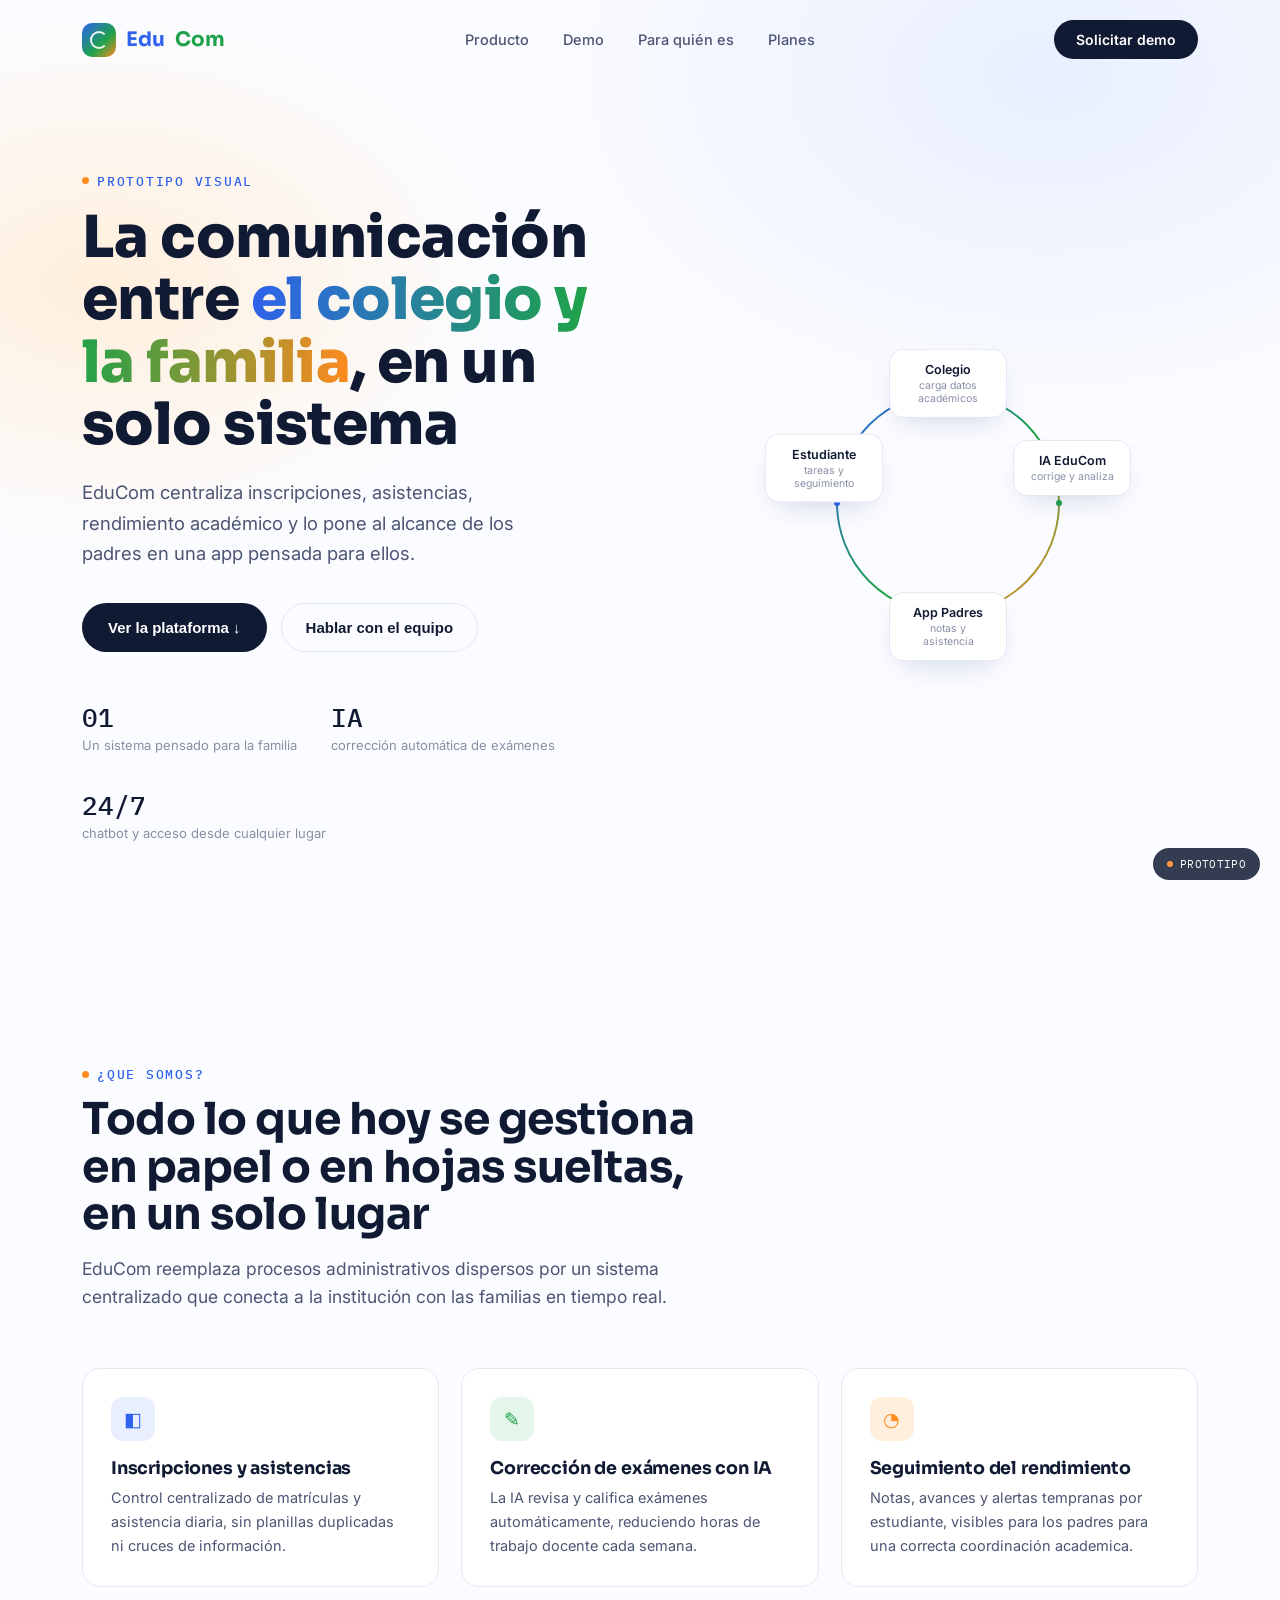
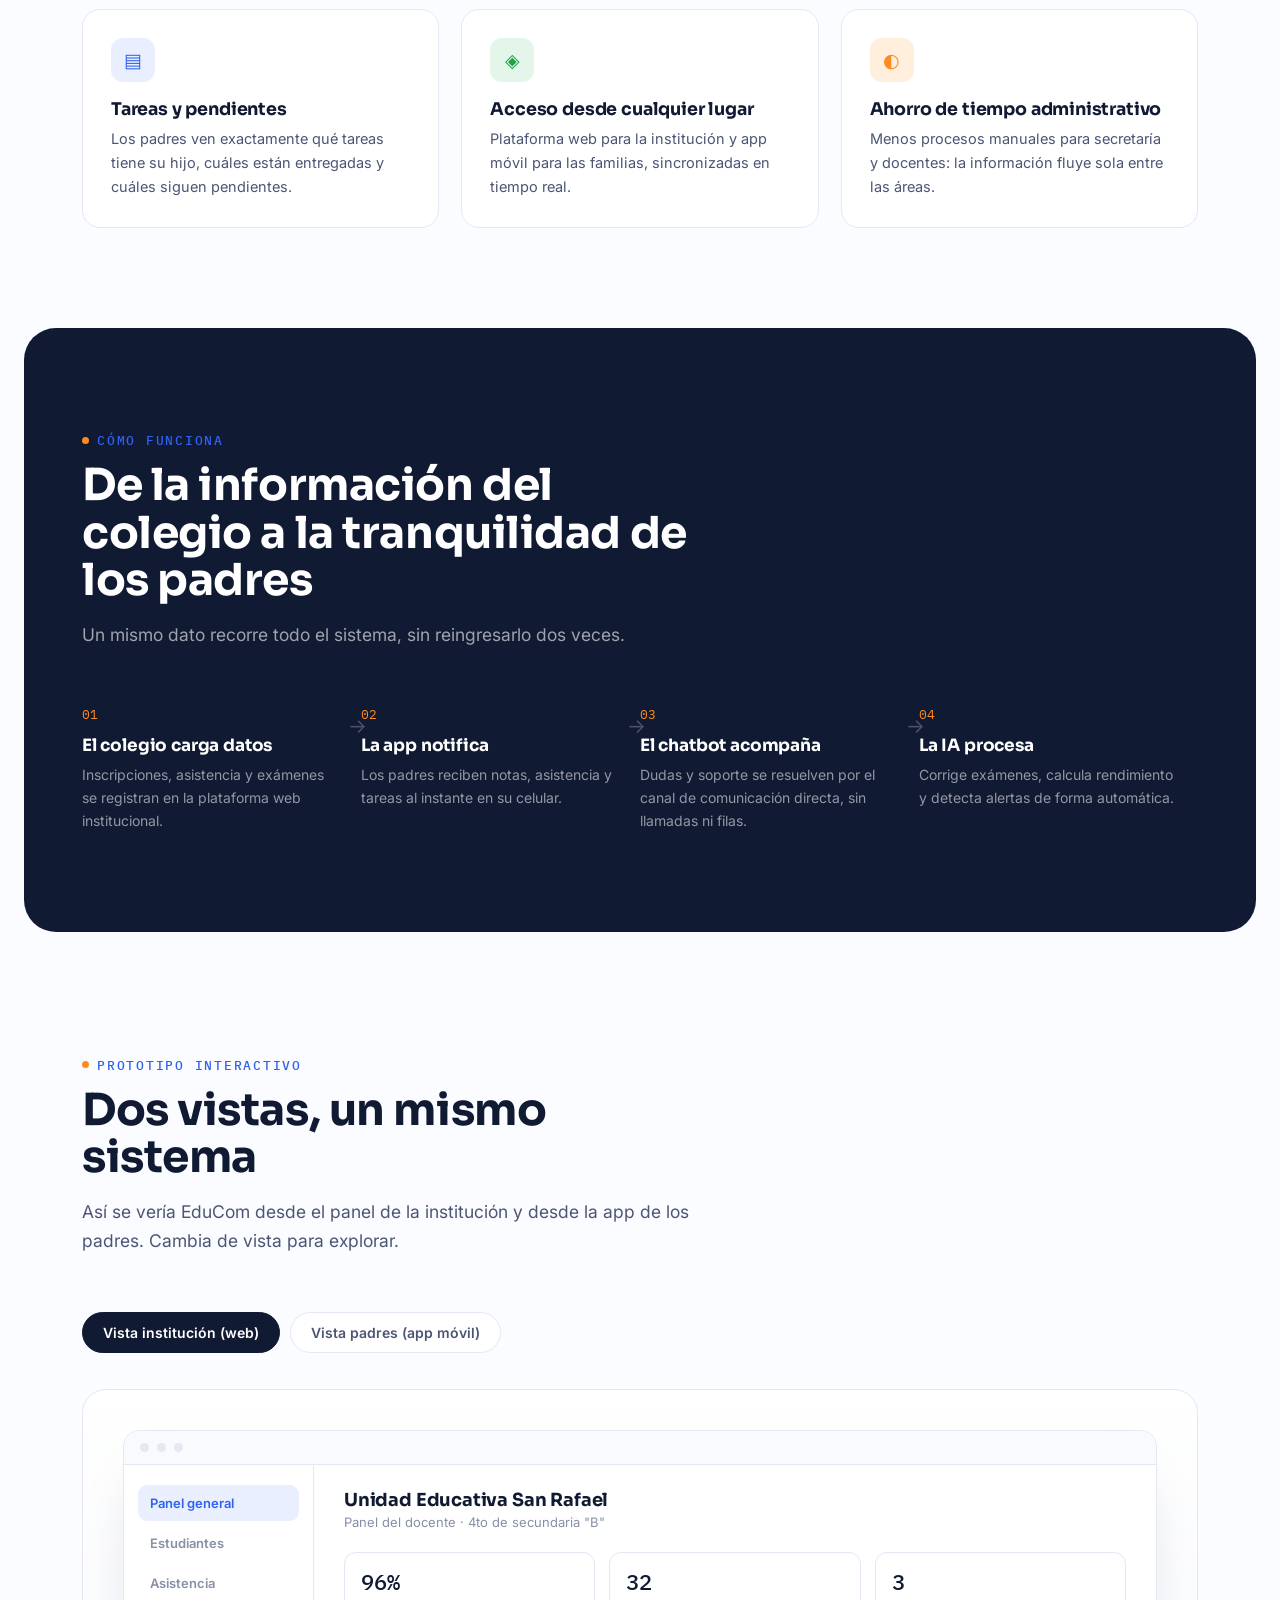
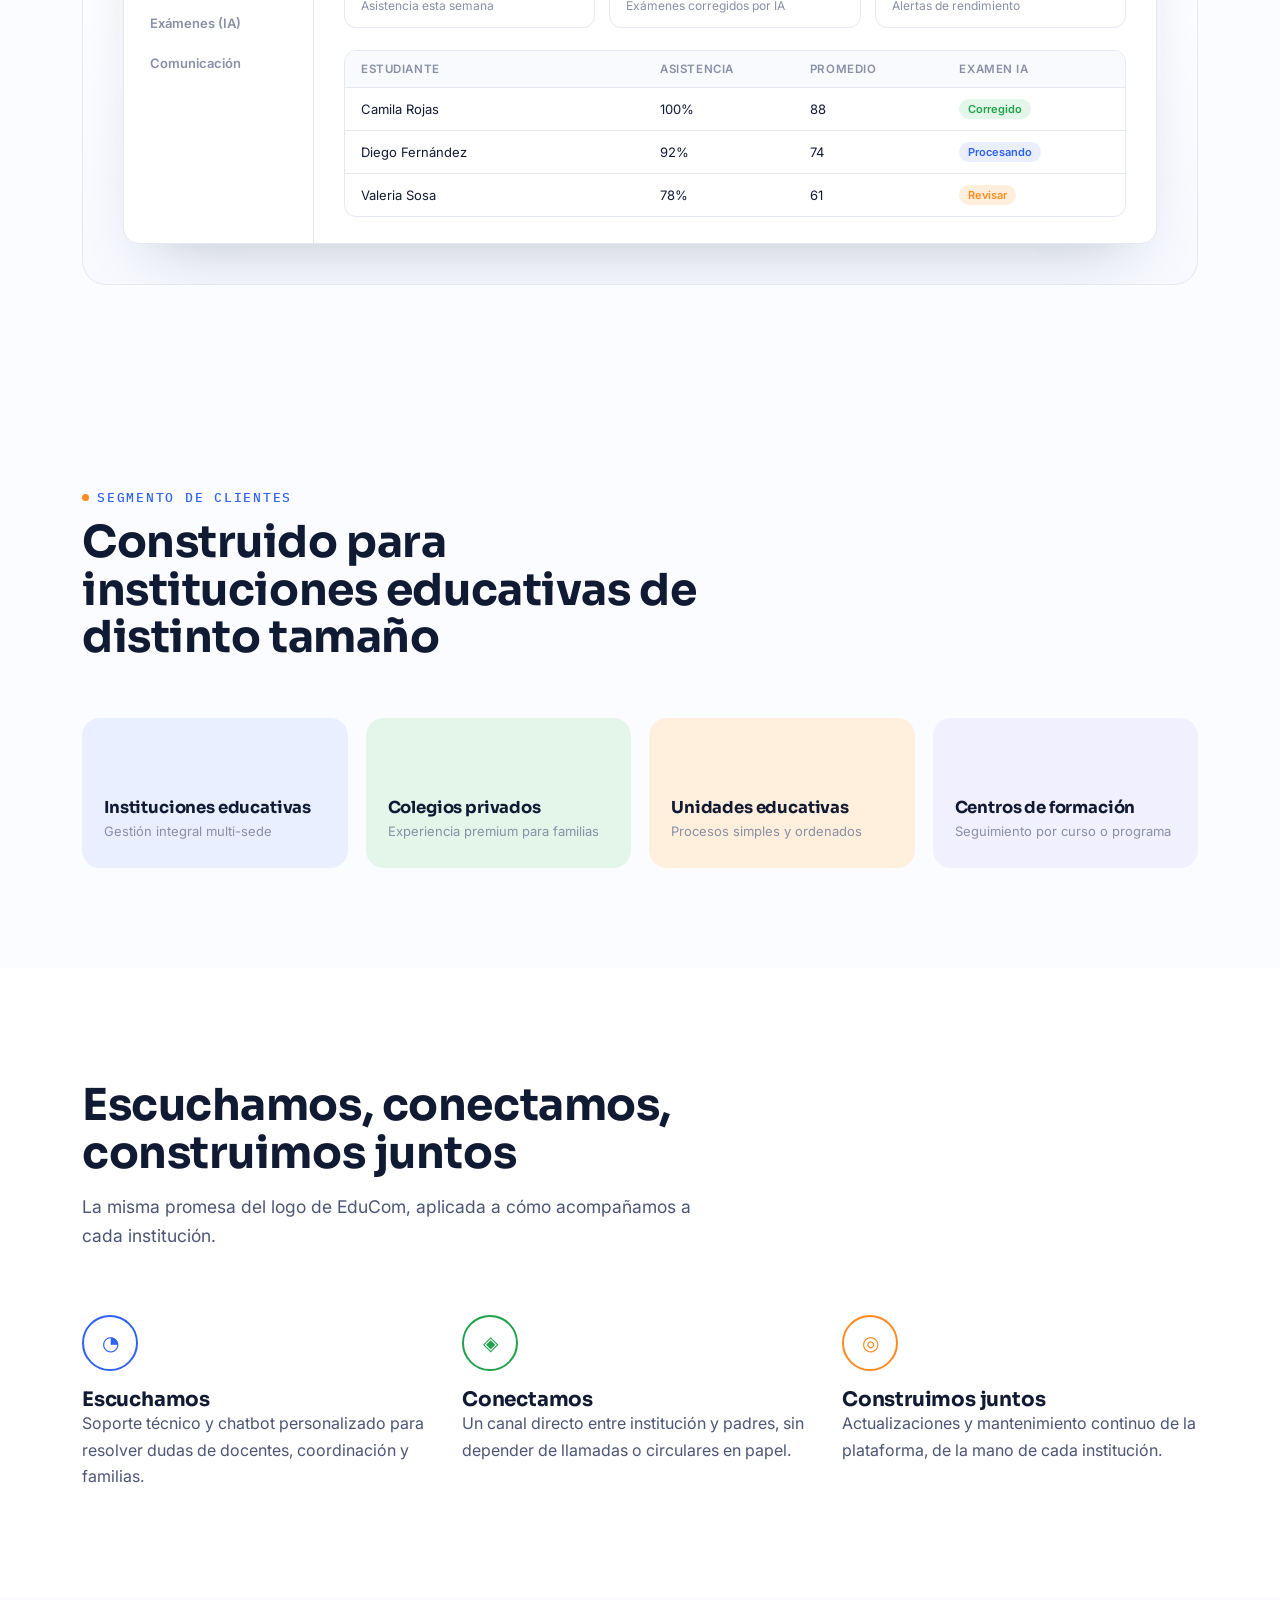
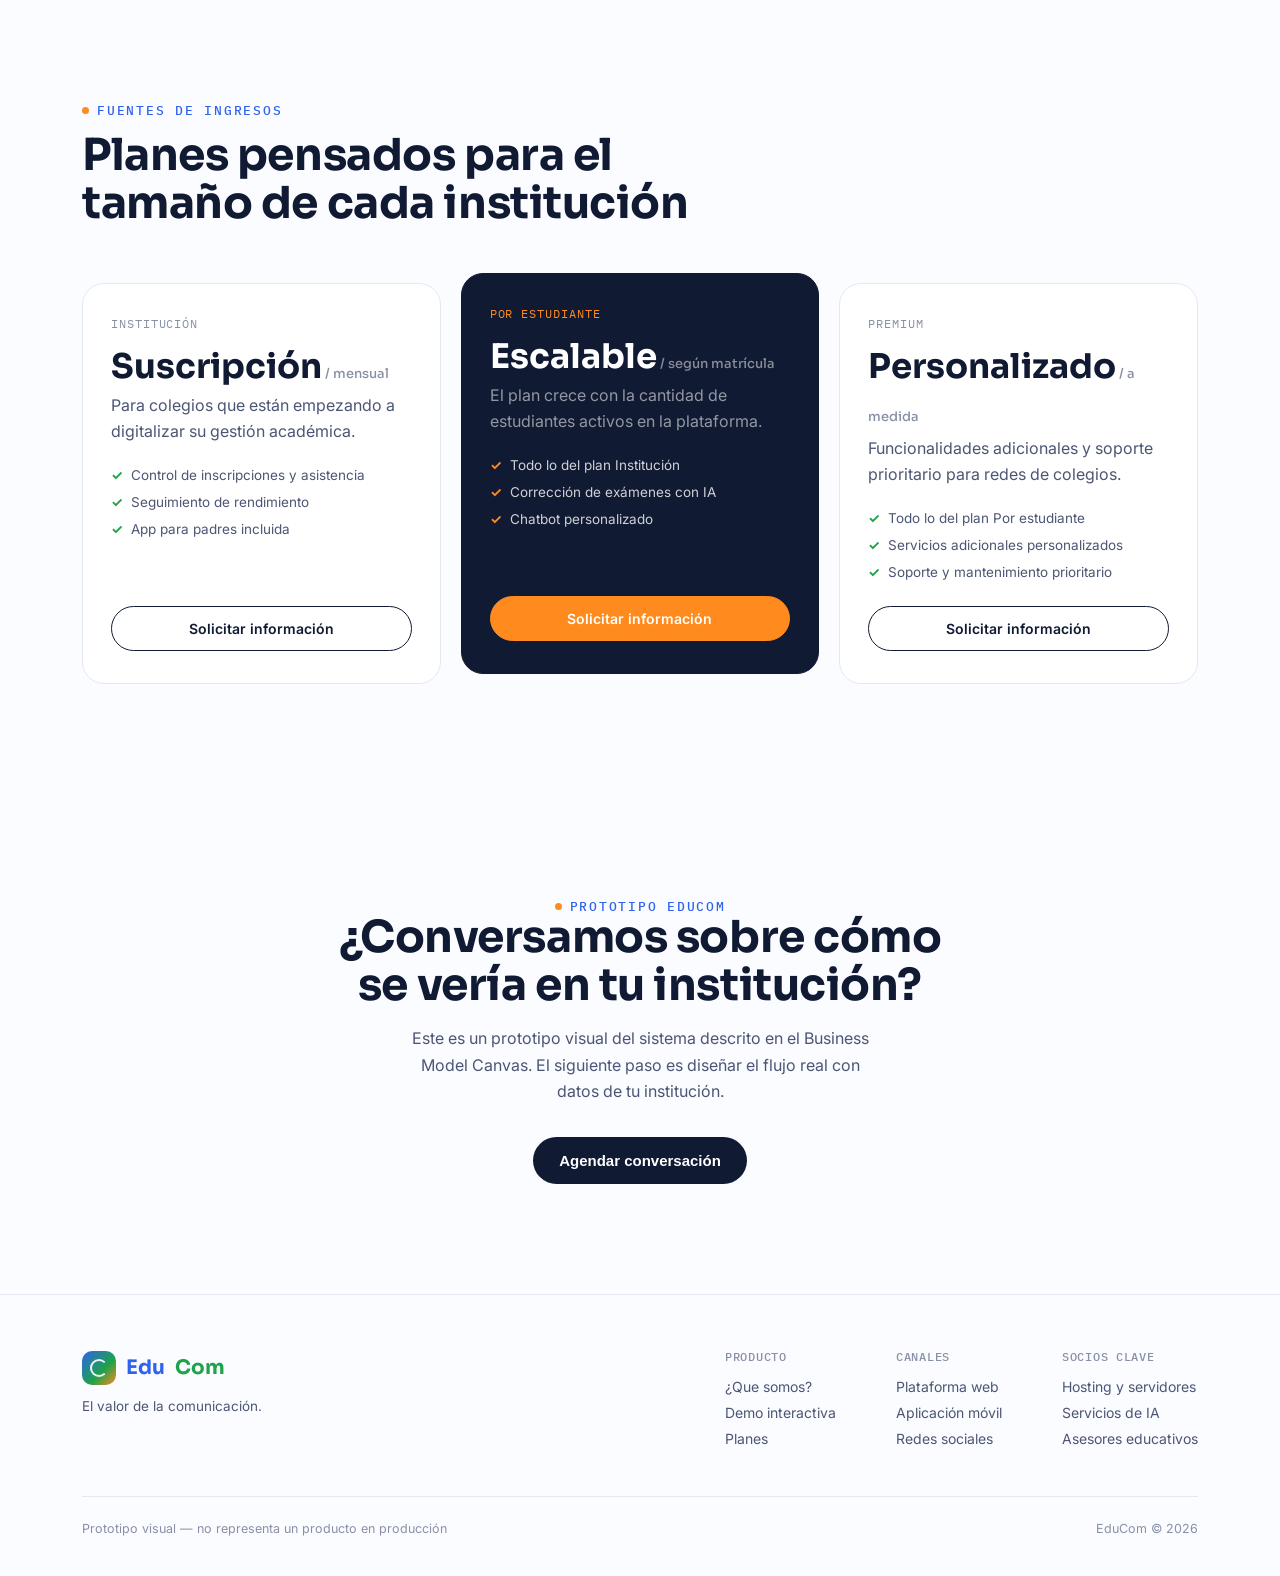
==== index.html @ 596be8c4 "Primer comentario" ====
<!DOCTYPE html>
<html lang="es">
<head>
<meta charset="UTF-8">
<meta name="viewport" content="width=device-width, initial-scale=1.0">
<title>EduCom — El valor de la comunicación</title>
<link rel="preconnect" href="https://fonts.googleapis.com">
<link rel="preconnect" href="https://fonts.gstatic.com" crossorigin>
<link href="https://fonts.googleapis.com/css2?family=Sora:wght@400;500;600;700;800&family=Inter:wght@400;500;600;700&family=IBM+Plex+Mono:wght@400;500&display=swap" rel="stylesheet">
<link rel="stylesheet" href="style.css">
</head>
<body>

<header id="header">
  <nav class="wrap">
    <div class="brand"><span class="brand-mark"></span><span class="edu">Edu</span><span class="com">Com</span></div>
    <div class="navlinks">
      <a href="#producto">Producto</a>
      <a href="#demo">Demo</a>
      <a href="#segmentos">Para quién es</a>
      <a href="#planes">Planes</a>
    </div>
    <a href="#planes" class="nav-cta">Solicitar demo</a>
  </nav>
</header>

<section class="hero">
  <div class="wrap hero-grid">
    <div>
      <span class="eyebrow">Prototipo visual</span>
      <h1>La comunicación entre <em>el colegio y la familia</em>, en un solo sistema</h1>
      <p class="lead">EduCom centraliza inscripciones, asistencias, rendimiento académico  y lo pone al alcance de los padres en una app pensada para ellos.</p>
      <div class="hero-actions">
        <button class="btn-primary" >Ver la plataforma ↓</button>
        <button class="btn-ghost" >Hablar con el equipo</button>
      </div>
      <div class="hero-stats">
        <div><b>01</b><span>Un sistema pensado para la familia</span></div>
        <div><b>IA</b><span>corrección automática de exámenes</span></div>
        <div><b>24/7</b><span>chatbot y acceso desde cualquier lugar</span></div>
      </div>
    </div>
    <div class="loop-wrap reveal">
      <svg class="loop-svg" viewBox="0 0 400 400">
        <defs>
          <linearGradient id="loopGrad" x1="0%" y1="0%" x2="100%" y2="100%">
            <stop offset="0%" stop-color="#2F62ED"/>
            <stop offset="55%" stop-color="#1FA24A"/>
            <stop offset="100%" stop-color="#FF8A1E"/>
          </linearGradient>
        </defs>
        <circle cx="200" cy="200" r="148" fill="none" stroke="#E4E8F3" stroke-width="2"/>
        <circle id="loopCircle" cx="200" cy="200" r="148" fill="none" stroke="url(#loopGrad)" stroke-width="2.5"
          stroke-dasharray="930" stroke-dashoffset="930" stroke-linecap="round"/>
        <circle cx="200" cy="52" r="4" fill="#2F62ED"/>
        <circle cx="348" cy="200" r="4" fill="#1FA24A"/>
        <circle cx="200" cy="348" r="4" fill="#FF8A1E"/>
        <circle cx="52" cy="200" r="4" fill="#2F62ED"/>
      </svg>
      <div class="loop-node n-school"><span class="dot"></span>Colegio<small>carga datos académicos</small></div>
      <div class="loop-node n-ai"><span class="dot"></span>IA EduCom<small>corrige y analiza</small></div>
      <div class="loop-node n-parent"><span class="dot"></span>App Padres<small>notas y asistencia</small></div>
      <div class="loop-node n-student"><span class="dot"></span>Estudiante<small>tareas y seguimiento</small></div>
    </div>
  </div>
</section>

<section class="features" id="producto">
  <div class="wrap">
    <div class="section-head reveal">
      <span class="eyebrow">¿Que somos?</span>
      <h2>Todo lo que hoy se gestiona en papel o en hojas sueltas, en un solo lugar</h2>
      <p>EduCom reemplaza procesos administrativos dispersos por un sistema centralizado que conecta a la institución con las familias en tiempo real.</p>
    </div>
    <div class="feature-grid">
      <div class="feature-card reveal">
        <div class="icon icon-blue">◧</div>
        <h3>Inscripciones y asistencias</h3>
        <p>Control centralizado de matrículas y asistencia diaria, sin planillas duplicadas ni cruces de información.</p>
      </div>
      <div class="feature-card reveal">
        <div class="icon icon-green">✎</div>
        <h3>Corrección de exámenes con IA</h3>
        <p>La IA revisa y califica exámenes automáticamente, reduciendo horas de trabajo docente cada semana.</p>
      </div>
      <div class="feature-card reveal">
        <div class="icon icon-orange">◔</div>
        <h3>Seguimiento del rendimiento</h3>
        <p>Notas, avances y alertas tempranas por estudiante, visibles para los padres para una correcta coordinación academica.</p>
      </div>
      <div class="feature-card reveal">
        <div class="icon icon-blue">▤</div>
        <h3>Tareas y pendientes</h3>
        <p>Los padres ven exactamente qué tareas tiene su hijo, cuáles están entregadas y cuáles siguen pendientes.</p>
      </div>
      <div class="feature-card reveal">
        <div class="icon icon-green">◈</div>
        <h3>Acceso desde cualquier lugar</h3>
        <p>Plataforma web para la institución y app móvil para las familias, sincronizadas en tiempo real.</p>
      </div>
      <div class="feature-card reveal">
        <div class="icon icon-orange">◐</div>
        <h3>Ahorro de tiempo administrativo</h3>
        <p>Menos procesos manuales para secretaría y docentes: la información fluye sola entre las áreas.</p>
      </div>
    </div>
  </div>
</section>

<section class="flow">
  <div class="wrap">
    <div class="section-head reveal">
      <span class="eyebrow">Cómo funciona</span>
      <h2>De la información del colegio a la tranquilidad de los padres</h2>
      <p>Un mismo dato recorre todo el sistema, sin reingresarlo dos veces.</p>
    </div>
    <div class="flow-steps">
      <div class="flow-step reveal">
        <span class="num">01</span>
        <h3>El colegio carga datos</h3>
        <p>Inscripciones, asistencia y exámenes se registran en la plataforma web institucional.</p>
      </div>
      <div class="flow-step reveal">
        <span class="num">02</span>
        <h3>La app notifica</h3>
        <p>Los padres reciben notas, asistencia y tareas al instante en su celular.</p>
      </div>
      <div class="flow-step reveal">
        <span class="num">03</span>
        <h3>El chatbot acompaña</h3>
        <p>Dudas y soporte se resuelven por el canal de comunicación directa, sin llamadas ni filas.</p>
      </div>
      <div class="flow-step reveal">
        <span class="num">04</span>
        <h3>La IA procesa</h3>
        <p>Corrige exámenes, calcula rendimiento y detecta alertas de forma automática.</p>
      </div>
    </div>
  </div>
</section>

<section class="demo" id="demo">
  <div class="wrap">
    <div class="section-head reveal">
      <span class="eyebrow">Prototipo interactivo</span>
      <h2>Dos vistas, un mismo sistema</h2>
      <p>Así se vería EduCom desde el panel de la institución y desde la app de los padres. Cambia de vista para explorar.</p>
    </div>
    <div class="demo-tabs reveal">
      <div class="demo-tab active" data-tab="web">Vista institución (web)</div>
      <div class="demo-tab" data-tab="app">Vista padres (app móvil)</div>
    </div>
    <div class="demo-stage reveal">

      <div class="demo-panel active" id="panel-web">
        <div class="dash">
          <div class="dash-top">
            <span class="dash-dot"></span><span class="dash-dot"></span><span class="dash-dot"></span>
          </div>
          <div class="dash-body">
            <div class="dash-nav">
              <div class="item active">Panel general</div>
              <div class="item">Estudiantes</div>
              <div class="item">Asistencia</div>
              <div class="item">Exámenes (IA)</div>
              <div class="item">Comunicación</div>
            </div>
            <div class="dash-main">
              <h4>Unidad Educativa San Rafael</h4>
              <div class="sub">Panel del docente · 4to de secundaria "B"</div>
              <div class="kpi-row">
                <div class="kpi"><div class="v">96%</div><div class="l">Asistencia esta semana</div></div>
                <div class="kpi"><div class="v">32</div><div class="l">Exámenes corregidos por IA</div></div>
                <div class="kpi"><div class="v">3</div><div class="l">Alertas de rendimiento</div></div>
              </div>
              <div class="table-mock">
                <div class="trow head"><span>Estudiante</span><span>Asistencia</span><span>Promedio</span><span>Examen IA</span></div>
                <div class="trow"><span>Camila Rojas</span><span>100%</span><span>88</span><span><span class="badge ok">Corregido</span></span></div>
                <div class="trow"><span>Diego Fernández</span><span>92%</span><span>74</span><span><span class="badge ai">Procesando</span></span></div>
                <div class="trow"><span>Valeria Sosa</span><span>78%</span><span>61</span><span><span class="badge warn">Revisar</span></span></div>
              </div>
            </div>
          </div>
        </div>
      </div>

      <div class="demo-panel" id="panel-app">
        <div class="phone-row">
          <div class="phone">
            <div class="phone-screen">
              <div class="phone-head">
                <div class="hi">Hola,</div>
                <div class="name">Familia Rojas 👋</div>
              </div>
              <div class="phone-cards">
                <div class="pcard">
                  <div class="t">Asistencia de hoy — Camila</div>
                  <div class="v">Presente ✓ · 08:02 am</div>
                </div>
                <div class="pcard">
                  <div class="t">Última nota registrada</div>
                  <div class="v">Matemáticas — 88/100</div>
                </div>
                <div class="pcard">
                  <div class="t">Tarea pendiente</div>
                  <div class="v">Ensayo de Historia — entrega viernes</div>
                </div>
                <div class="pcard">
                  <div class="t">Chatbot EduCom</div>
                  <div class="chatbubble">"Camila tiene 96% de asistencia este mes. ¿Quieres ver el detalle?"</div>
                </div>
              </div>
            </div>
          </div>
          <div class="phone-caption">
            <span class="eyebrow">App para padres</span>
            <h3>Todo lo que pasa en el colegio, sin tener que preguntar</h3>
            <p>Notas, asistencia y tareas se actualizan solas. El chatbot resuelve dudas frecuentes al instante.</p>
            <ul>
              <li>Notificaciones de asistencia en tiempo real</li>
              <li>Notas y tareas por materia</li>
              <li>Canal directo de comunicación con el colegio</li>
            </ul>
          </div>
        </div>
      </div>

    </div>
  </div>
</section>

<section class="audience" id="segmentos">
  <div class="wrap">
    <div class="section-head reveal">
      <span class="eyebrow">Segmento de clientes</span>
      <h2>Construido para instituciones educativas de distinto tamaño</h2>
    </div>
    <div class="aud-grid">
      <div class="aud-card aud-1 reveal"><h3>Instituciones educativas</h3><p>Gestión integral multi-sede</p></div>
      <div class="aud-card aud-2 reveal"><h3>Colegios privados</h3><p>Experiencia premium para familias</p></div>
      <div class="aud-card aud-3 reveal"><h3>Unidades educativas</h3><p>Procesos simples y ordenados</p></div>
      <div class="aud-card aud-4 reveal"><h3>Centros de formación</h3><p>Seguimiento por curso o programa</p></div>
    </div>
  </div>
</section>

<section class="comm">
  <div class="wrap">
    <div class="section-head reveal">
      <h2>Escuchamos, conectamos, construimos juntos</h2>
      <p>La misma promesa del logo de EduCom, aplicada a cómo acompañamos a cada institución.</p>
    </div>
    <div class="comm-grid">
      <div class="comm-card reveal">
        <div class="ring">◔</div>
        <h3>Escuchamos</h3>
        <p>Soporte técnico y chatbot personalizado para resolver dudas de docentes, coordinación y familias.</p>
      </div>
      <div class="comm-card reveal">
        <div class="ring">◈</div>
        <h3>Conectamos</h3>
        <p>Un canal directo entre institución y padres, sin depender de llamadas o circulares en papel.</p>
      </div>
      <div class="comm-card reveal">
        <div class="ring">◎</div>
        <h3>Construimos juntos</h3>
        <p>Actualizaciones y mantenimiento continuo de la plataforma, de la mano de cada institución.</p>
      </div>
    </div>
  </div>
</section>

<section class="pricing" id="planes">
  <div class="wrap">
    <div class="section-head reveal">
      <span class="eyebrow">Fuentes de ingresos</span>
      <h2>Planes pensados para el tamaño de cada institución</h2>
    </div>
    <div class="price-grid">
      <div class="price-card reveal">
        <span class="tag">Institución</span>
        <div class="price">Suscripción<span> / mensual</span></div>
        <p>Para colegios que están empezando a digitalizar su gestión académica.</p>
        <ul>
          <li>Control de inscripciones y asistencia</li>
          <li>Seguimiento de rendimiento</li>
          <li>App para padres incluida</li>
        </ul>
        <div class="price-btn">Solicitar información</div>
      </div>
      <div class="price-card feat reveal">
        <span class="tag">Por estudiante</span>
        <div class="price">Escalable<span> / según matrícula</span></div>
        <p>El plan crece con la cantidad de estudiantes activos en la plataforma.</p>
        <ul>
          <li>Todo lo del plan Institución</li>
          <li>Corrección de exámenes con IA</li>
          <li>Chatbot personalizado</li>
        </ul>
        <div class="price-btn">Solicitar información</div>
      </div>
      <div class="price-card reveal">
        <span class="tag">Premium</span>
        <div class="price">Personalizado<span> / a medida</span></div>
        <p>Funcionalidades adicionales y soporte prioritario para redes de colegios.</p>
        <ul>
          <li>Todo lo del plan Por estudiante</li>
          <li>Servicios adicionales personalizados</li>
          <li>Soporte y mantenimiento prioritario</li>
        </ul>
        <div class="price-btn">Solicitar información</div>
      </div>
    </div>
  </div>
</section>

<section class="cta-final">
  <div class="wrap">
    <span class="eyebrow" style="justify-content:center;">Prototipo EduCom</span>
    <h2>¿Conversamos sobre cómo se vería en tu institución?</h2>
    <p>Este es un prototipo visual del sistema descrito en el Business Model Canvas. El siguiente paso es diseñar el flujo real con datos de tu institución.</p>
    <button class="btn-primary">Agendar conversación</button>
  </div>
</section>

<footer>
  <div class="wrap">
    <div class="foot-top">
      <div>
        <div class="brand"><span class="brand-mark"></span><span class="edu">Edu</span><span class="com">Com</span></div>
        <p style="margin-top:10px; max-width:220px; font-size:13.5px;">El valor de la comunicación.</p>
      </div>
      <div class="foot-cols">
        <div class="foot-col">
          <h4>Producto</h4>
          <a href="#producto">¿Que somos?</a>
          <a href="#demo">Demo interactiva</a>
          <a href="#planes">Planes</a>
        </div>
        <div class="foot-col">
          <h4>Canales</h4>
          <a href="#">Plataforma web</a>
          <a href="#">Aplicación móvil</a>
          <a href="#">Redes sociales</a>
        </div>
        <div class="foot-col">
          <h4>Socios clave</h4>
          <a href="#">Hosting y servidores</a>
          <a href="#">Servicios de IA</a>
          <a href="#">Asesores educativos</a>
        </div>
      </div>
    </div>
    <div class="foot-bottom">
      <span>Prototipo visual — no representa un producto en producción</span>
      <span>EduCom © 2026</span>
    </div>
  </div>
</footer>

<div class="badge-proto">PROTOTIPO</div>

<script>
  // header scroll state
  const header = document.getElementById('header');
  window.addEventListener('scroll', () => {
    header.classList.toggle('scrolled', window.scrollY > 30);
  });

  // scroll reveal
  const revealEls = document.querySelectorAll('.reveal');
  const io = new IntersectionObserver((entries) => {
    entries.forEach(e => { if (e.isIntersecting) e.target.classList.add('show'); });
  }, { threshold: 0.15 });
  revealEls.forEach(el => io.observe(el));

  // hero loop draw animation
  const loopCircle = document.getElementById('loopCircle');
  setTimeout(() => { loopCircle.style.transition = 'stroke-dashoffset 1.8s cubic-bezier(.65,0,.35,1)'; loopCircle.style.strokeDashoffset = '0'; }, 300);

  // demo tabs
  const tabs = document.querySelectorAll('.demo-tab');
  tabs.forEach(tab => {
    tab.addEventListener('click', () => {
      tabs.forEach(t => t.classList.remove('active'));
      tab.classList.add('active');
      document.querySelectorAll('.demo-panel').forEach(p => p.classList.remove('active'));
      document.getElementById('panel-' + tab.dataset.tab).classList.add('active');
    });
  });

  // smooth anchor scroll offset handled by CSS scroll-behavior
</script>

</body>
</html>
---- style.css ----
:root{
    --blue-deep:#0F2E7A;
    --blue:#2F62ED;
    --blue-soft:#E9EFFF;
    --green:#1FA24A;
    --green-soft:#E4F6E9;
    --orange:#FF8A1E;
    --orange-soft:#FFEFDC;
    --ink:#111A33;
    --ink-60:#4C5674;
    --ink-40:#8890A6;
    --paper:#FBFCFF;
    --line:#E4E8F3;
    --white:#FFFFFF;
    --radius:18px;
    --font-display:'Sora', sans-serif;
    --font-body:'Inter', sans-serif;
    --font-mono:'IBM Plex Mono', monospace;
  }

  *{box-sizing:border-box; margin:0; padding:0;}
  html{scroll-behavior:smooth;}
  body{
    font-family:var(--font-body);
    color:var(--ink);
    background:var(--paper);
    -webkit-font-smoothing:antialiased;
    overflow-x:hidden;
  }
  img{max-width:100%; display:block;}
  a{color:inherit; text-decoration:none;}
  ul{list-style:none;}
  section{position:relative;}
  .wrap{max-width:1180px; margin:0 auto; padding:0 32px;}
  .eyebrow{
    font-family:var(--font-mono);
    font-size:12.5px;
    letter-spacing:.14em;
    text-transform:uppercase;
    color:var(--blue);
    font-weight:500;
    display:inline-flex;
    align-items:center;
    gap:8px;
  }
  .eyebrow::before{
    content:'';
    width:7px; height:7px; border-radius:50%;
    background:var(--orange);
    display:inline-block;
  }
  h1,h2,h3,h4{font-family:var(--font-display); color:var(--ink); line-height:1.08; letter-spacing:-0.01em;}
  h2{font-size:clamp(30px,3.6vw,44px); font-weight:700;}
  h3{font-size:20px; font-weight:700;}
  p{color:var(--ink-60); line-height:1.65; font-size:16px;}
  .section-head{max-width:640px; margin-bottom:56px;}
  .section-head h2{margin-top:14px;}
  .section-head p{margin-top:16px; font-size:17.5px;}

  /* reveal on scroll */
  .reveal{opacity:0; transform:translateY(22px); transition:opacity .7s ease, transform .7s ease;}
  .reveal.show{opacity:1; transform:translateY(0);}

  /* ---------- NAV ---------- */
  header{
    position:fixed; top:0; left:0; right:0; z-index:100;
    padding:20px 0;
    transition:background .35s ease, box-shadow .35s ease, padding .35s ease;
  }
  header.scrolled{
    background:rgba(251,252,255,.86);
    backdrop-filter:blur(14px);
    -webkit-backdrop-filter:blur(14px);
    box-shadow:0 1px 0 var(--line);
    padding:14px 0;
  }
  nav{display:flex; align-items:center; justify-content:space-between;}
  .brand{display:flex; align-items:center; gap:10px; font-family:var(--font-display); font-weight:700; font-size:20px;}
  .brand-mark{
    width:34px; height:34px; border-radius:10px;
    background:linear-gradient(135deg, var(--blue) 0%, var(--green) 60%, var(--orange) 100%);
    position:relative;
    flex-shrink:0;
  }
  .brand-mark::after{
    content:'';
    position:absolute; inset:8px;
    border:2px solid rgba(255,255,255,.9);
    border-radius:50%;
    border-right-color:transparent;
  }
  .brand span.edu{color:var(--blue);}
  .brand span.com{color:var(--green);}
  .navlinks{display:flex; gap:34px; font-size:14.5px; font-weight:500; color:var(--ink-60);}
  .navlinks a{transition:color .2s ease; position:relative;}
  .navlinks a:hover{color:var(--ink);}
  .nav-cta{
    background:var(--ink); color:#fff; padding:11px 22px; border-radius:100px;
    font-size:14px; font-weight:600; transition:background .2s ease, transform .2s ease;
  }
  .nav-cta:hover{background:var(--blue); transform:translateY(-1px);}
  @media (max-width:860px){ .navlinks{display:none;} }

  /* ---------- HERO ---------- */
  .hero{
    padding:168px 0 100px;
    background:
      radial-gradient(60% 55% at 82% 8%, var(--blue-soft) 0%, rgba(233,239,255,0) 70%),
      radial-gradient(45% 40% at 8% 30%, var(--orange-soft) 0%, rgba(255,239,220,0) 70%);
  }
  .hero-grid{display:grid; grid-template-columns:1.05fr .95fr; gap:64px; align-items:center;}
  @media (max-width:960px){ .hero-grid{grid-template-columns:1fr;} }
  .hero h1{
    font-size:clamp(38px, 4.6vw, 58px);
    font-weight:800;
    margin-top:18px;
  }
  .hero h1 em{
    font-style:normal;
    background:linear-gradient(92deg, var(--blue), var(--green) 55%, var(--orange) 100%);
    -webkit-background-clip:text; background-clip:text; color:transparent;
  }
  .hero p.lead{font-size:18.5px; margin-top:20px; max-width:480px;}
  .hero-actions{display:flex; gap:14px; margin-top:34px; flex-wrap:wrap;}
  .btn-primary{
    background:var(--ink); color:#fff; padding:15px 26px; border-radius:100px;
    font-weight:600; font-size:15px; display:inline-flex; align-items:center; gap:8px;
    transition:transform .2s ease, background .2s ease; border:none; cursor:pointer;
  }
  .btn-primary:hover{transform:translateY(-2px); background:var(--blue);}
  .btn-ghost{
    padding:15px 24px; border-radius:100px; font-weight:600; font-size:15px;
    border:1.5px solid var(--line); color:var(--ink); background:transparent;
    transition:border-color .2s ease, background .2s ease; cursor:pointer;
  }
  .btn-ghost:hover{border-color:var(--blue); background:var(--blue-soft);}
  .hero-stats{display:flex; gap:34px; margin-top:48px; flex-wrap:wrap;}
  .hero-stats div b{
    font-family:var(--font-mono); font-size:26px; color:var(--ink); display:block; font-weight:500;
  }
  .hero-stats div span{font-size:13px; color:var(--ink-40);}

  /* loop diagram */
  .loop-wrap{position:relative; aspect-ratio:1/1; max-width:480px; margin:0 auto;}
  .loop-svg{width:100%; height:100%;}
  .loop-node{
    position:absolute; width:118px; padding:12px 14px; border-radius:14px;
    background:#fff; border:1px solid var(--line); box-shadow:0 12px 30px -14px rgba(15,46,122,.25);
    font-size:12.5px; font-weight:600; text-align:center; color:var(--ink);
  }
  .loop-node small{display:block; font-weight:400; color:var(--ink-40); font-size:10.5px; margin-top:2px;}
  .loop-node .dot{width:8px; height:8px; border-radius:50%; margin:0 auto 6px;}
  .n-school{top:0; left:50%; transform:translate(-50%,-6%);}
  .n-school .dot{background:var(--blue);}
  .n-ai{top:38%; left:100%; transform:translate(-72%,-50%);}
  .n-ai .dot{background:var(--green);}
  .n-parent{bottom:0; left:50%; transform:translate(-50%,6%);}
  .n-parent .dot{background:var(--orange);}
  .n-student{top:38%; left:0%; transform:translate(-28%,-50%);}
  .n-student .dot{background:var(--blue);}

  /* ---------- LOGOS / TRUST STRIP ---------- */
  .trust{padding:38px 0; border-top:1px solid var(--line); border-bottom:1px solid var(--line);}
  .trust .wrap{display:flex; align-items:center; gap:40px; flex-wrap:wrap; justify-content:space-between;}
  .trust p{font-family:var(--font-mono); font-size:12px; letter-spacing:.08em; text-transform:uppercase; color:var(--ink-40); white-space:nowrap;}
  .trust-items{display:flex; gap:38px; flex-wrap:wrap; opacity:.75;}
  .trust-items span{font-family:var(--font-display); font-weight:700; font-size:15px; color:var(--ink-40);}

  /* ---------- FEATURES ---------- */
  .features{padding:120px 0 100px;}
  .feature-grid{display:grid; grid-template-columns:repeat(3,1fr); gap:22px;}
  @media (max-width:860px){ .feature-grid{grid-template-columns:1fr 1fr;} }
  @media (max-width:600px){ .feature-grid{grid-template-columns:1fr;} }
  .feature-card{
    border:1px solid var(--line); border-radius:var(--radius); padding:28px;
    background:#fff; transition:transform .25s ease, box-shadow .25s ease, border-color .25s ease;
  }
  .feature-card:hover{transform:translateY(-4px); box-shadow:0 20px 40px -24px rgba(15,26,51,.18); border-color:transparent;}
  .feature-card .icon{
    width:44px; height:44px; border-radius:12px; display:flex; align-items:center; justify-content:center;
    margin-bottom:18px; font-size:19px;
  }
  .icon-blue{background:var(--blue-soft); color:var(--blue);}
  .icon-green{background:var(--green-soft); color:var(--green);}
  .icon-orange{background:var(--orange-soft); color:var(--orange);}
  .feature-card h3{font-size:17.5px; margin-bottom:8px;}
  .feature-card p{font-size:14.5px;}
  .feature-card.wide{grid-column:span 1;}

  /* ---------- FLOW ---------- */
  .flow{padding:100px 0; background:var(--ink); border-radius:32px; margin:0 24px; color:#fff;}
  .flow .wrap{max-width:1180px;}
  .flow .section-head h2, .flow .section-head p{color:#fff;}
  .flow .section-head p{color:rgba(255,255,255,.6);}
  .flow-steps{display:grid; grid-template-columns:repeat(4,1fr); gap:0; position:relative;}
  @media (max-width:900px){ .flow-steps{grid-template-columns:1fr 1fr;} }
  @media (max-width:560px){ .flow-steps{grid-template-columns:1fr;} }
  .flow-step{padding:0 22px 0 0; position:relative;}
  .flow-step:not(:last-child)::after{
    content:'→'; position:absolute; right:-6px; top:8px; color:rgba(255,255,255,.25); font-size:20px;
  }
  @media (max-width:900px){ .flow-step:nth-child(2)::after{content:none;} .flow-step:nth-child(4)::after{content:none;} }
  @media (max-width:560px){ .flow-step::after{content:none !important;} }
  .flow-step .num{
    font-family:var(--font-mono); font-size:13px; color:var(--orange); margin-bottom:14px; display:block;
  }
  .flow-step h3{color:#fff; font-size:17px; margin-bottom:8px;}
  .flow-step p{color:rgba(255,255,255,.55); font-size:14px;}

  /* ---------- DEMO ---------- */
  .demo{padding:120px 0 100px;}
  .demo-tabs{display:flex; gap:10px; margin-bottom:36px;}
  .demo-tab{
    padding:11px 20px; border-radius:100px; font-size:14px; font-weight:600; cursor:pointer;
    border:1px solid var(--line); background:#fff; color:var(--ink-60); transition:all .2s ease;
  }
  .demo-tab.active{background:var(--ink); color:#fff; border-color:var(--ink);}
  .demo-stage{
    border:1px solid var(--line); border-radius:24px; background:linear-gradient(180deg,#fff,#F7F9FF);
    padding:40px; min-height:460px; overflow:hidden;
  }
  .demo-panel{display:none;}
  .demo-panel.active{display:block; animation:fadein .5s ease;}
  @keyframes fadein{from{opacity:0; transform:translateY(8px);} to{opacity:1; transform:translateY(0);}}

  /* web dashboard mock */
  .dash{border-radius:16px; overflow:hidden; border:1px solid var(--line); background:#fff; box-shadow:0 30px 60px -30px rgba(15,26,51,.25);}
  .dash-top{display:flex; align-items:center; gap:8px; padding:12px 16px; border-bottom:1px solid var(--line); background:#F9FAFD;}
  .dash-dot{width:9px; height:9px; border-radius:50%; background:var(--line);}
  .dash-body{display:grid; grid-template-columns:190px 1fr;}
  .dash-nav{border-right:1px solid var(--line); padding:20px 14px;}
  .dash-nav .item{padding:10px 12px; border-radius:9px; font-size:13px; font-weight:600; color:var(--ink-40); margin-bottom:4px;}
  .dash-nav .item.active{background:var(--blue-soft); color:var(--blue);}
  .dash-main{padding:26px 30px;}
  .dash-main h4{font-family:var(--font-display); font-size:18px; margin-bottom:4px;}
  .dash-main .sub{color:var(--ink-40); font-size:13px; margin-bottom:22px;}
  .kpi-row{display:grid; grid-template-columns:repeat(3,1fr); gap:14px; margin-bottom:22px;}
  .kpi{border:1px solid var(--line); border-radius:12px; padding:14px 16px;}
  .kpi .v{font-family:var(--font-mono); font-size:22px; font-weight:500;}
  .kpi .l{font-size:12px; color:var(--ink-40); margin-top:2px;}
  .table-mock{border:1px solid var(--line); border-radius:12px; overflow:hidden;}
  .trow{display:grid; grid-template-columns:2fr 1fr 1fr 1fr; padding:11px 16px; font-size:13px; align-items:center;}
  .trow.head{background:#F9FAFD; color:var(--ink-40); font-weight:600; font-size:11.5px; text-transform:uppercase; letter-spacing:.05em;}
  .trow:not(.head){border-top:1px solid var(--line);}
  .badge{display:inline-block; padding:3px 9px; border-radius:100px; font-size:11px; font-weight:600;}
  .badge.ok{background:var(--green-soft); color:var(--green);}
  .badge.warn{background:var(--orange-soft); color:var(--orange);}
  .badge.ai{background:var(--blue-soft); color:var(--blue);}

  /* parent app mock */
  .phone-row{display:flex; gap:40px; align-items:center; justify-content:center; flex-wrap:wrap;}
  .phone{
    width:260px; border-radius:34px; border:8px solid var(--ink); background:#fff;
    box-shadow:0 40px 70px -30px rgba(15,26,51,.35); overflow:hidden;
  }
  .phone-screen{padding:0; }
  .phone-head{background:linear-gradient(120deg,var(--blue),var(--green)); padding:22px 18px 30px; color:#fff;}
  .phone-head .hi{font-size:12px; opacity:.85;}
  .phone-head .name{font-family:var(--font-display); font-weight:700; font-size:17px; margin-top:2px;}
  .phone-cards{padding:16px; margin-top:-16px;}
  .pcard{background:#fff; border:1px solid var(--line); border-radius:14px; padding:14px; margin-bottom:10px; box-shadow:0 10px 24px -18px rgba(15,26,51,.3);}
  .pcard .t{font-size:12px; color:var(--ink-40); margin-bottom:4px;}
  .pcard .v{font-weight:700; font-size:14.5px;}
  .chatbubble{background:var(--blue-soft); border-radius:12px; padding:10px 12px; font-size:12.5px; color:var(--blue-deep); margin-top:6px;}
  .phone-caption{max-width:280px;}
  .phone-caption .eyebrow{margin-bottom:12px;}
  .phone-caption h3{margin-bottom:10px;}
  .phone-caption p{font-size:14.5px;}
  .phone-caption ul{margin-top:16px; display:flex; flex-direction:column; gap:10px;}
  .phone-caption li{font-size:13.5px; color:var(--ink-60); display:flex; gap:8px; align-items:flex-start;}
  .phone-caption li::before{content:'✓'; color:var(--green); font-weight:700;}

  /* ---------- AUDIENCE ---------- */
  .audience{padding:100px 0;}
  .aud-grid{display:grid; grid-template-columns:repeat(4,1fr); gap:18px;}
  @media (max-width:860px){ .aud-grid{grid-template-columns:1fr 1fr;} }
  @media (max-width:500px){ .aud-grid{grid-template-columns:1fr;} }
  .aud-card{
    border-radius:var(--radius); padding:26px 22px; min-height:150px; display:flex; flex-direction:column; justify-content:flex-end;
    position:relative; overflow:hidden;
  }
  .aud-card h3{font-size:16.5px; margin-bottom:4px;}
  .aud-card p{font-size:13px; color:var(--ink-40);}
  .aud-1{background:var(--blue-soft);}
  .aud-2{background:var(--green-soft);}
  .aud-3{background:var(--orange-soft);}
  .aud-4{background:#F1F0FF;}

  /* ---------- COMM VALUES ---------- */
  .comm{padding:100px 0; background:#fff;}
  .comm-grid{display:grid; grid-template-columns:repeat(3,1fr); gap:24px;}
  @media (max-width:800px){ .comm-grid{grid-template-columns:1fr;} }
  .comm-card{text-align:left; padding:8px 0;}
  .comm-card .ring{
    width:56px; height:56px; border-radius:50%; border:2px solid var(--line);
    display:flex; align-items:center; justify-content:center; font-size:20px; margin-bottom:18px;
  }
  .comm-card:nth-child(1) .ring{border-color:var(--blue); color:var(--blue);}
  .comm-card:nth-child(2) .ring{border-color:var(--green); color:var(--green);}
  .comm-card:nth-child(3) .ring{border-color:var(--orange); color:var(--orange);}

  /* ---------- PRICING ---------- */
  .pricing{padding:100px 0;}
  .price-grid{display:grid; grid-template-columns:repeat(3,1fr); gap:20px;}
  @media (max-width:900px){ .price-grid{grid-template-columns:1fr;} }
  .price-card{
    border-radius:22px; padding:32px 28px; border:1px solid var(--line); background:#fff;
    display:flex; flex-direction:column;
  }
  .price-card.feat{
    background:var(--ink); color:#fff; border-color:var(--ink); transform:translateY(-10px);
  }
  .price-card.feat h3, .price-card.feat .price{color:#fff;}
  .price-card.feat p{color:rgba(255,255,255,.55);}
  .price-card .tag{font-family:var(--font-mono); font-size:11.5px; text-transform:uppercase; letter-spacing:.08em; color:var(--ink-40);}
  .price-card.feat .tag{color:var(--orange);}
  .price-card .price{font-family:var(--font-display); font-size:34px; font-weight:700; margin:14px 0 4px;}
  .price-card .price span{font-size:13px; font-weight:500; color:var(--ink-40);}
  .price-card.feat .price span{color:rgba(255,255,255,.5);}
  .price-card ul{margin:22px 0 26px; display:flex; flex-direction:column; gap:11px; flex:1;}
  .price-card li{font-size:13.5px; display:flex; gap:8px; color:var(--ink-60);}
  .price-card.feat li{color:rgba(255,255,255,.8);}
  .price-card li::before{content:'✓'; color:var(--green); font-weight:700;}
  .price-card.feat li::before{color:var(--orange);}
  .price-btn{
    text-align:center; padding:13px; border-radius:100px; font-weight:600; font-size:14px;
    border:1.5px solid var(--ink); color:var(--ink); cursor:pointer; transition:all .2s ease;
  }
  .price-card.feat .price-btn{background:var(--orange); border-color:var(--orange); color:#fff;}
  .price-btn:hover{background:var(--blue); border-color:var(--blue); color:#fff;}

  /* ---------- CTA ---------- */
  .cta-final{padding:110px 0; text-align:center;}
  .cta-final h2{max-width:640px; margin:0 auto;}
  .cta-final p{max-width:480px; margin:16px auto 32px;}

  /* ---------- FOOTER ---------- */
  footer{padding:56px 0 40px; border-top:1px solid var(--line);}
  .foot-top{display:flex; justify-content:space-between; align-items:flex-start; flex-wrap:wrap; gap:30px; margin-bottom:40px;}
  .foot-cols{display:flex; gap:60px; flex-wrap:wrap;}
  .foot-col h4{font-size:12px; text-transform:uppercase; letter-spacing:.06em; color:var(--ink-40); margin-bottom:14px; font-family:var(--font-mono); font-weight:500;}
  .foot-col a{display:block; font-size:14px; color:var(--ink-60); margin-bottom:9px; transition:color .2s;}
  .foot-col a:hover{color:var(--blue);}
  .foot-bottom{display:flex; justify-content:space-between; color:var(--ink-40); font-size:12.5px; flex-wrap:wrap; gap:10px; padding-top:24px; border-top:1px solid var(--line);}

  .badge-proto{
    position:fixed; bottom:20px; right:20px; z-index:200;
    background:var(--ink); color:#fff; font-family:var(--font-mono); font-size:11px;
    padding:9px 14px; border-radius:100px; opacity:.85; letter-spacing:.03em;
    display:flex; align-items:center; gap:7px;
  }
  .badge-proto::before{content:''; width:6px; height:6px; border-radius:50%; background:var(--orange); animation:pulse 1.6s infinite;}
  @keyframes pulse{0%,100%{opacity:1;} 50%{opacity:.3;}}
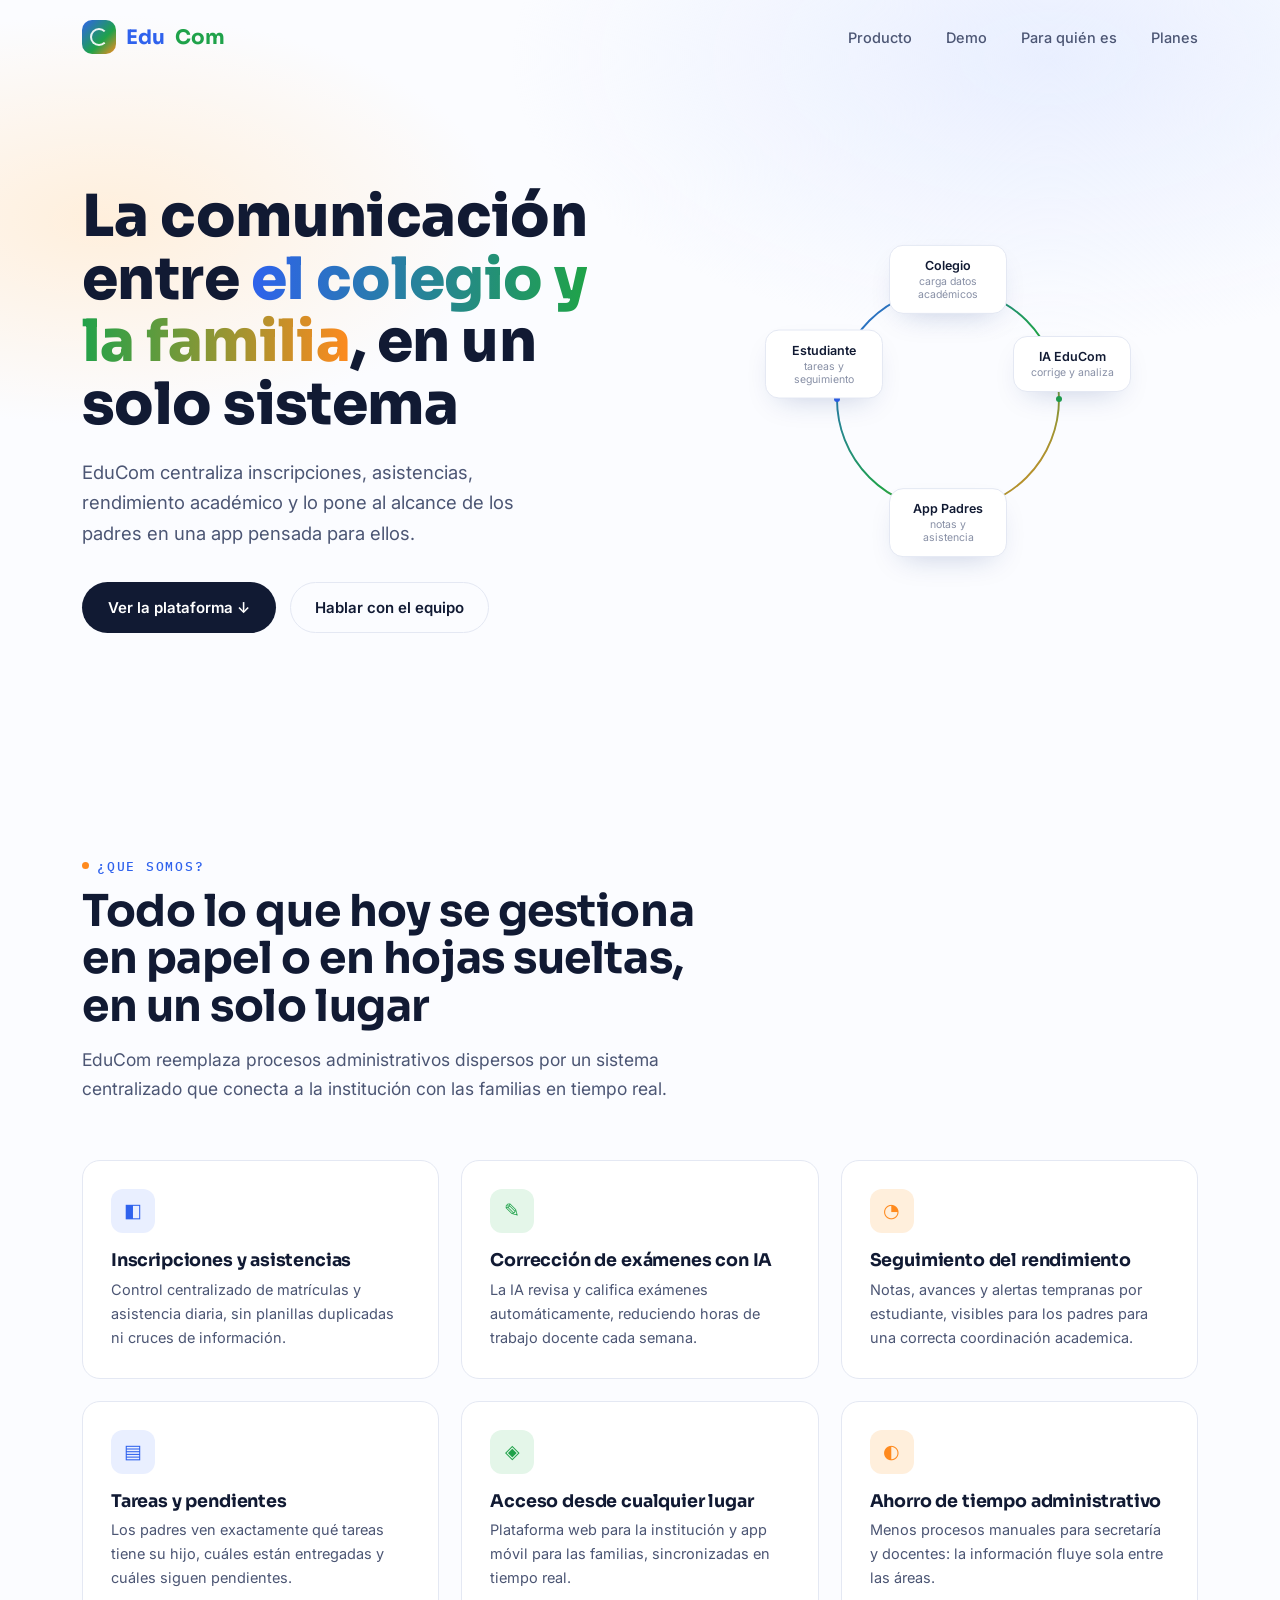
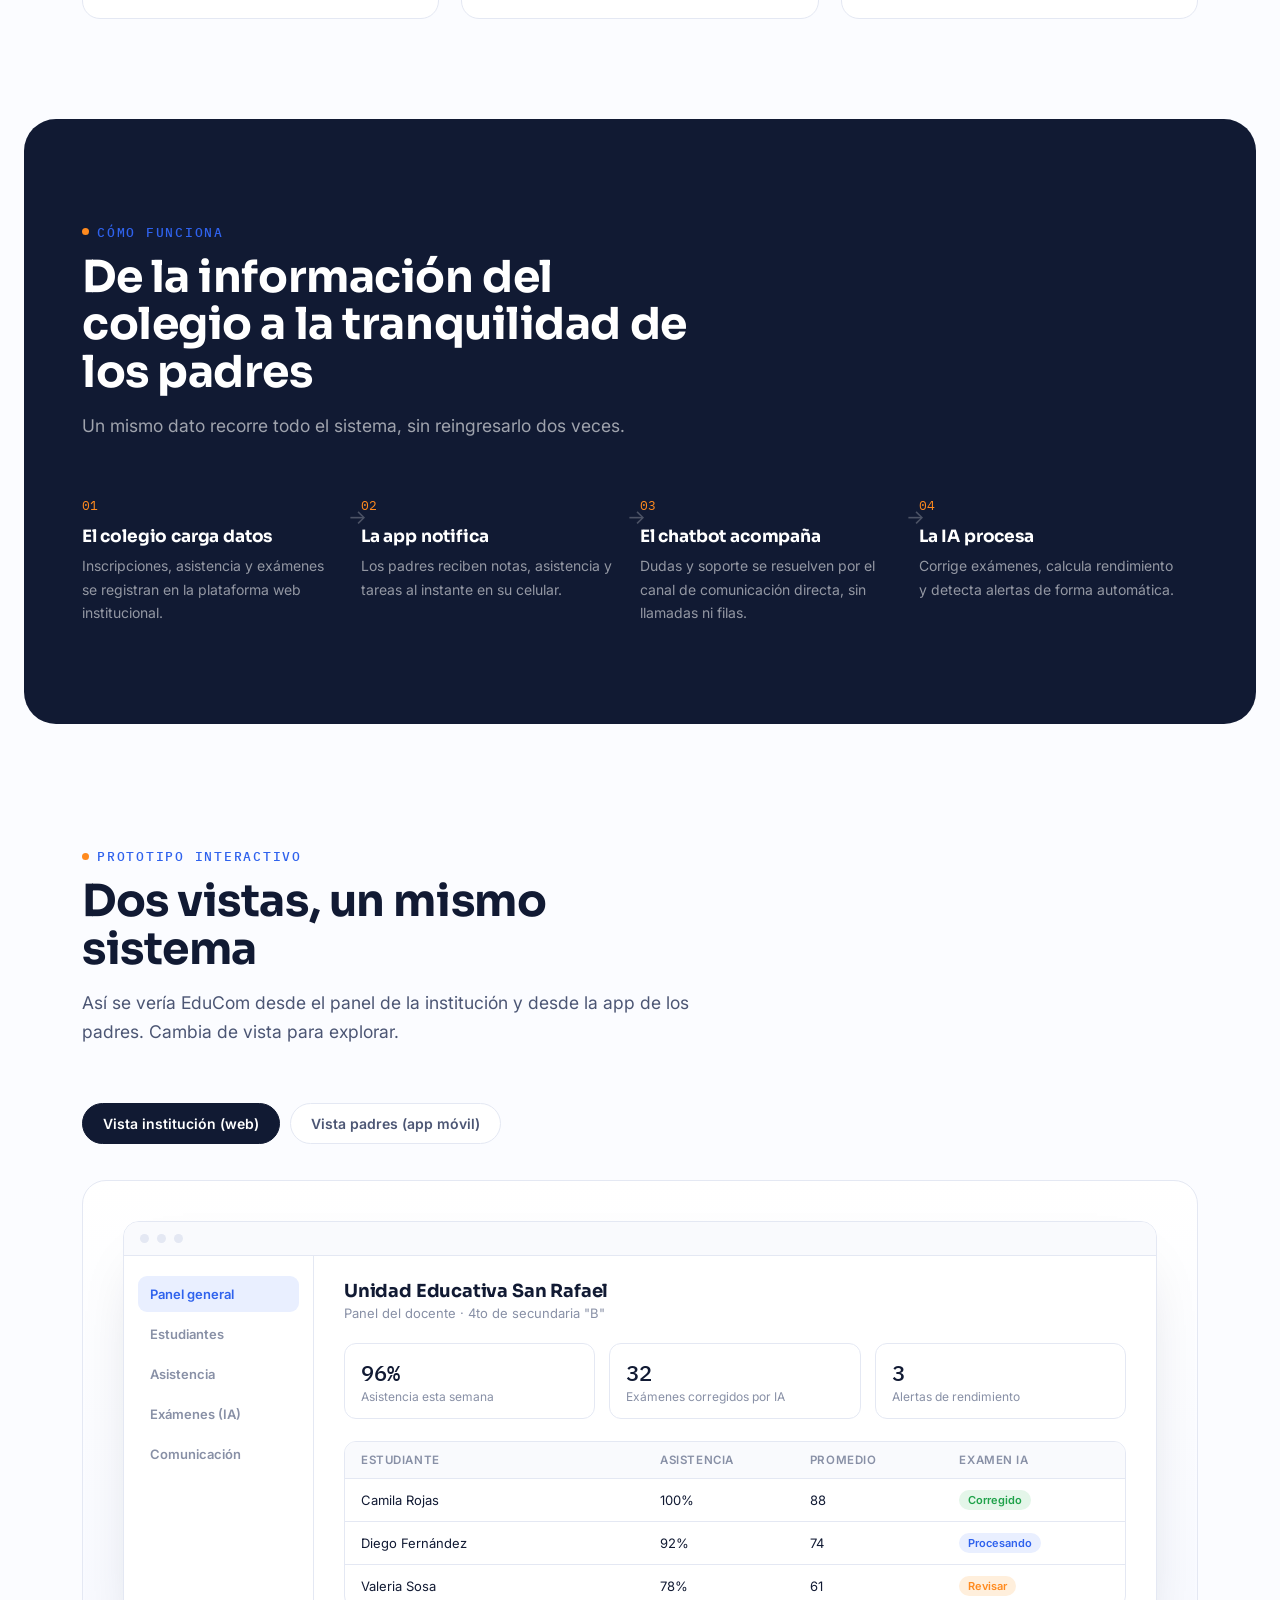
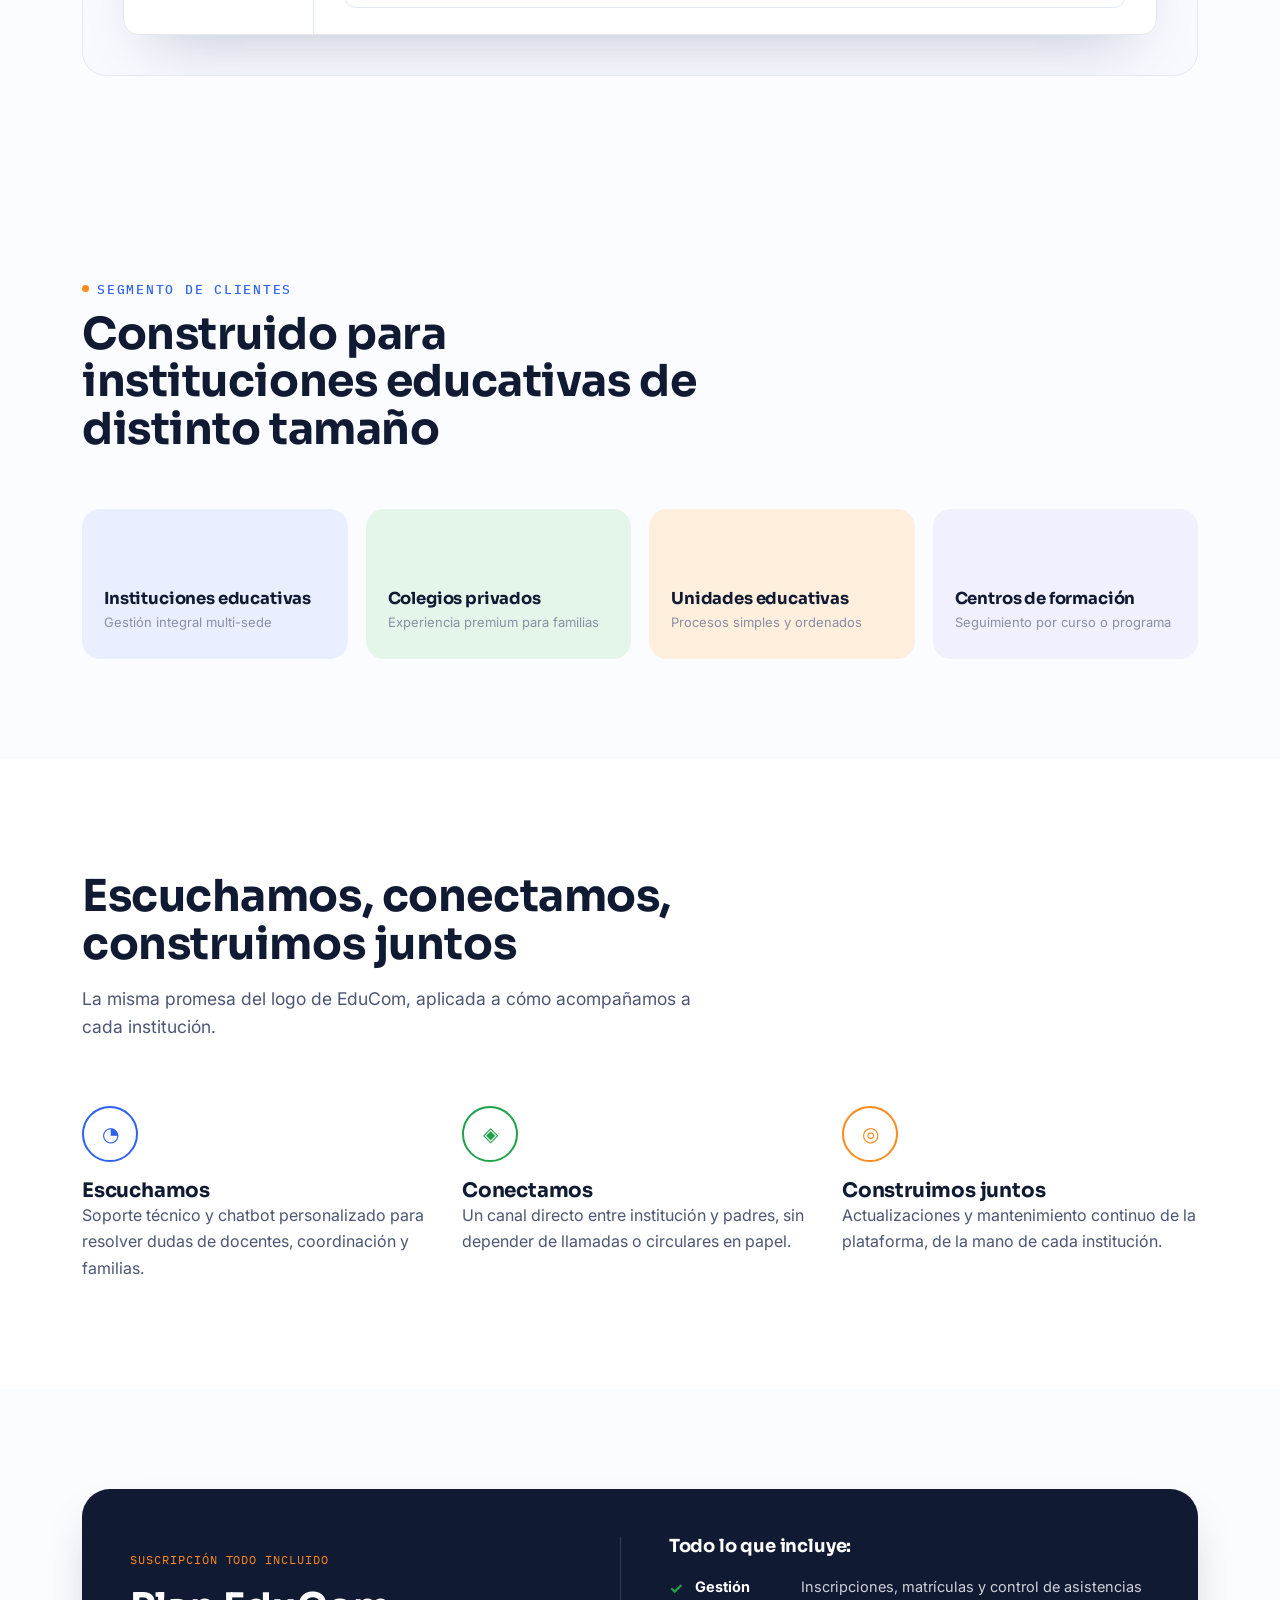
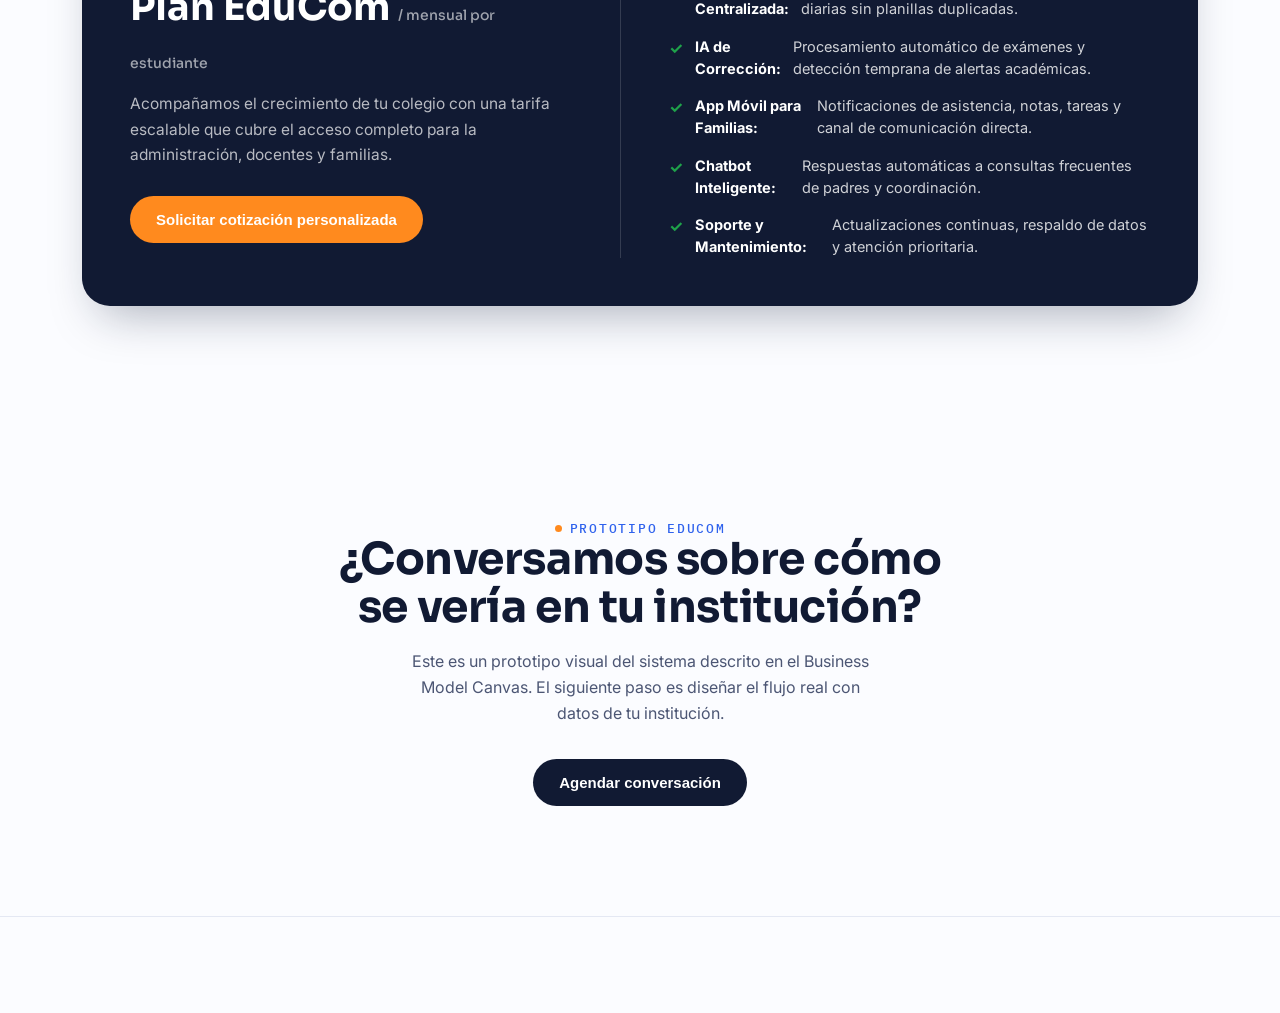
==== commit 1e01e10b: "2" ====
--- a/index.html
+++ b/index.html
@@ -20,24 +20,18 @@
       <a href="#segmentos">Para quién es</a>
       <a href="#planes">Planes</a>
     </div>
-    <a href="#planes" class="nav-cta">Solicitar demo</a>
+
   </nav>
 </header>
 
 <section class="hero">
   <div class="wrap hero-grid">
     <div>
-      <span class="eyebrow">Prototipo visual</span>
       <h1>La comunicación entre <em>el colegio y la familia</em>, en un solo sistema</h1>
       <p class="lead">EduCom centraliza inscripciones, asistencias, rendimiento académico  y lo pone al alcance de los padres en una app pensada para ellos.</p>
       <div class="hero-actions">
-        <button class="btn-primary" >Ver la plataforma ↓</button>
-        <button class="btn-ghost" >Hablar con el equipo</button>
-      </div>
-      <div class="hero-stats">
-        <div><b>01</b><span>Un sistema pensado para la familia</span></div>
-        <div><b>IA</b><span>corrección automática de exámenes</span></div>
-        <div><b>24/7</b><span>chatbot y acceso desde cualquier lugar</span></div>
+        <a class="btn-primary" href="#demo">Ver la plataforma ↓</a>
+        <a class="btn-ghost" href="#contacto">Hablar con el equipo</a>
       </div>
     </div>
     <div class="loop-wrap reveal">
@@ -272,43 +266,23 @@
 
 <section class="pricing" id="planes">
   <div class="wrap">
-    <div class="section-head reveal">
-      <span class="eyebrow">Fuentes de ingresos</span>
-      <h2>Planes pensados para el tamaño de cada institución</h2>
-    </div>
-    <div class="price-grid">
-      <div class="price-card reveal">
-        <span class="tag">Institución</span>
-        <div class="price">Suscripción<span> / mensual</span></div>
-        <p>Para colegios que están empezando a digitalizar su gestión académica.</p>
-        <ul>
-          <li>Control de inscripciones y asistencia</li>
-          <li>Seguimiento de rendimiento</li>
-          <li>App para padres incluida</li>
+    <div class="price-card-single reveal">
+      <div class="price-main">
+        <span class="tag">Suscripción Todo Incluido</span>
+        <div class="price">Plan EduCom <span> / mensual por estudiante</span></div>
+        <p>Acompañamos el crecimiento de tu colegio con una tarifa escalable que cubre el acceso completo para la administración, docentes y familias.</p>
+        <button class="btn-primary">Solicitar cotización personalizada</button>
+      </div>
+
+      <div class="price-features">
+        <h3>Todo lo que incluye:</h3>
+        <ul class="features-list">
+          <li><strong>Gestión Centralizada:</strong> Inscripciones, matrículas y control de asistencias diarias sin planillas duplicadas.</li>
+          <li><strong>IA de Corrección:</strong> Procesamiento automático de exámenes y detección temprana de alertas académicas.</li>
+          <li><strong>App Móvil para Familias:</strong> Notificaciones de asistencia, notas, tareas y canal de comunicación directa.</li>
+          <li><strong>Chatbot Inteligente:</strong> Respuestas automáticas a consultas frecuentes de padres y coordinación.</li>
+          <li><strong>Soporte y Mantenimiento:</strong> Actualizaciones continuas, respaldo de datos y atención prioritaria.</li>
         </ul>
-        <div class="price-btn">Solicitar información</div>
-      </div>
-      <div class="price-card feat reveal">
-        <span class="tag">Por estudiante</span>
-        <div class="price">Escalable<span> / según matrícula</span></div>
-        <p>El plan crece con la cantidad de estudiantes activos en la plataforma.</p>
-        <ul>
-          <li>Todo lo del plan Institución</li>
-          <li>Corrección de exámenes con IA</li>
-          <li>Chatbot personalizado</li>
-        </ul>
-        <div class="price-btn">Solicitar información</div>
-      </div>
-      <div class="price-card reveal">
-        <span class="tag">Premium</span>
-        <div class="price">Personalizado<span> / a medida</span></div>
-        <p>Funcionalidades adicionales y soporte prioritario para redes de colegios.</p>
-        <ul>
-          <li>Todo lo del plan Por estudiante</li>
-          <li>Servicios adicionales personalizados</li>
-          <li>Soporte y mantenimiento prioritario</li>
-        </ul>
-        <div class="price-btn">Solicitar información</div>
       </div>
     </div>
   </div>
@@ -325,72 +299,10 @@
 
 <footer>
   <div class="wrap">
-    <div class="foot-top">
-      <div>
-        <div class="brand"><span class="brand-mark"></span><span class="edu">Edu</span><span class="com">Com</span></div>
-        <p style="margin-top:10px; max-width:220px; font-size:13.5px;">El valor de la comunicación.</p>
-      </div>
-      <div class="foot-cols">
-        <div class="foot-col">
-          <h4>Producto</h4>
-          <a href="#producto">¿Que somos?</a>
-          <a href="#demo">Demo interactiva</a>
-          <a href="#planes">Planes</a>
-        </div>
-        <div class="foot-col">
-          <h4>Canales</h4>
-          <a href="#">Plataforma web</a>
-          <a href="#">Aplicación móvil</a>
-          <a href="#">Redes sociales</a>
-        </div>
-        <div class="foot-col">
-          <h4>Socios clave</h4>
-          <a href="#">Hosting y servidores</a>
-          <a href="#">Servicios de IA</a>
-          <a href="#">Asesores educativos</a>
-        </div>
-      </div>
-    </div>
-    <div class="foot-bottom">
-      <span>Prototipo visual — no representa un producto en producción</span>
-      <span>EduCom © 2026</span>
-    </div>
-  </div>
+ 
 </footer>
 
-<div class="badge-proto">PROTOTIPO</div>
-
-<script>
-  // header scroll state
-  const header = document.getElementById('header');
-  window.addEventListener('scroll', () => {
-    header.classList.toggle('scrolled', window.scrollY > 30);
-  });
-
-  // scroll reveal
-  const revealEls = document.querySelectorAll('.reveal');
-  const io = new IntersectionObserver((entries) => {
-    entries.forEach(e => { if (e.isIntersecting) e.target.classList.add('show'); });
-  }, { threshold: 0.15 });
-  revealEls.forEach(el => io.observe(el));
-
-  // hero loop draw animation
-  const loopCircle = document.getElementById('loopCircle');
-  setTimeout(() => { loopCircle.style.transition = 'stroke-dashoffset 1.8s cubic-bezier(.65,0,.35,1)'; loopCircle.style.strokeDashoffset = '0'; }, 300);
-
-  // demo tabs
-  const tabs = document.querySelectorAll('.demo-tab');
-  tabs.forEach(tab => {
-    tab.addEventListener('click', () => {
-      tabs.forEach(t => t.classList.remove('active'));
-      tab.classList.add('active');
-      document.querySelectorAll('.demo-panel').forEach(p => p.classList.remove('active'));
-      document.getElementById('panel-' + tab.dataset.tab).classList.add('active');
-    });
-  });
-
-  // smooth anchor scroll offset handled by CSS scroll-behavior
+<script src="function.js"></script>
 </script>
-
 </body>
 </html>
--- a/style.css
+++ b/style.css
@@ -301,35 +301,119 @@
   .comm-card:nth-child(3) .ring{border-color:var(--orange); color:var(--orange);}
 
   /* ---------- PRICING ---------- */
-  .pricing{padding:100px 0;}
-  .price-grid{display:grid; grid-template-columns:repeat(3,1fr); gap:20px;}
-  @media (max-width:900px){ .price-grid{grid-template-columns:1fr;} }
-  .price-card{
-    border-radius:22px; padding:32px 28px; border:1px solid var(--line); background:#fff;
-    display:flex; flex-direction:column;
-  }
-  .price-card.feat{
-    background:var(--ink); color:#fff; border-color:var(--ink); transform:translateY(-10px);
-  }
-  .price-card.feat h3, .price-card.feat .price{color:#fff;}
-  .price-card.feat p{color:rgba(255,255,255,.55);}
-  .price-card .tag{font-family:var(--font-mono); font-size:11.5px; text-transform:uppercase; letter-spacing:.08em; color:var(--ink-40);}
-  .price-card.feat .tag{color:var(--orange);}
-  .price-card .price{font-family:var(--font-display); font-size:34px; font-weight:700; margin:14px 0 4px;}
-  .price-card .price span{font-size:13px; font-weight:500; color:var(--ink-40);}
-  .price-card.feat .price span{color:rgba(255,255,255,.5);}
-  .price-card ul{margin:22px 0 26px; display:flex; flex-direction:column; gap:11px; flex:1;}
-  .price-card li{font-size:13.5px; display:flex; gap:8px; color:var(--ink-60);}
-  .price-card.feat li{color:rgba(255,255,255,.8);}
-  .price-card li::before{content:'✓'; color:var(--green); font-weight:700;}
-  .price-card.feat li::before{color:var(--orange);}
-  .price-btn{
-    text-align:center; padding:13px; border-radius:100px; font-weight:600; font-size:14px;
-    border:1.5px solid var(--ink); color:var(--ink); cursor:pointer; transition:all .2s ease;
-  }
-  .price-card.feat .price-btn{background:var(--orange); border-color:var(--orange); color:#fff;}
-  .price-btn:hover{background:var(--blue); border-color:var(--blue); color:#fff;}
-
+/* ---------- PRICING ---------- */
+.pricing {
+  padding: 100px 0;
+}
+
+.price-card-single {
+  background: var(--ink);
+  color: #fff;
+  border-radius: 28px;
+  padding: 48px;
+  display: grid;
+  grid-template-columns: 1fr 1.2fr;
+  gap: 48px;
+  align-items: center;
+  box-shadow: 0 24px 48px -18px rgba(15, 26, 51, 0.35);
+}
+
+.price-main {
+  display: flex;
+  flex-direction: column;
+}
+
+.price-main .tag {
+  font-family: var(--font-mono);
+  font-size: 12px;
+  text-transform: uppercase;
+  letter-spacing: .08em;
+  color: var(--orange);
+}
+
+.price-main .price {
+  font-family: var(--font-display);
+  font-size: 38px;
+  font-weight: 700;
+  margin: 16px 0 12px;
+  color: #fff;
+}
+
+.price-main .price span {
+  font-size: 14px;
+  font-weight: 500;
+  color: rgba(255, 255, 255, .6);
+}
+
+.price-main p {
+  color: rgba(255, 255, 255, .7);
+  font-size: 15.5px;
+  margin-bottom: 28px;
+}
+
+.price-main .btn-primary {
+  align-self: flex-start;
+  background: var(--orange);
+  color: #fff;
+}
+
+.price-main .btn-primary:hover {
+  background: var(--blue);
+}
+
+.price-features {
+  border-left: 1px solid rgba(255, 255, 255, .15);
+  padding-left: 48px;
+}
+
+.price-features h3 {
+  color: #fff;
+  font-size: 18px;
+  margin-bottom: 20px;
+}
+
+.features-list {
+  display: flex;
+  flex-direction: column;
+  gap: 16px;
+}
+
+.features-list li {
+  font-size: 14.5px;
+  color: rgba(255, 255, 255, .8);
+  line-height: 1.5;
+  display: flex;
+  gap: 12px;
+  align-items: flex-start;
+}
+
+.features-list li::before {
+  content: '✓';
+  color: var(--green);
+  font-weight: 700;
+  font-size: 16px;
+  flex-shrink: 0;
+}
+
+.features-list strong {
+  color: #fff;
+}
+
+/* Responsivo para móviles y tablets */
+@media (max-width: 900px) {
+  .price-card-single {
+    grid-template-columns: 1fr;
+    gap: 32px;
+    padding: 32px;
+  }
+
+  .price-features {
+    border-left: none;
+    border-top: 1px solid rgba(255, 255, 255, .15);
+    padding-left: 0;
+    padding-top: 32px;
+  }
+}
   /* ---------- CTA ---------- */
   .cta-final{padding:110px 0; text-align:center;}
   .cta-final h2{max-width:640px; margin:0 auto;}
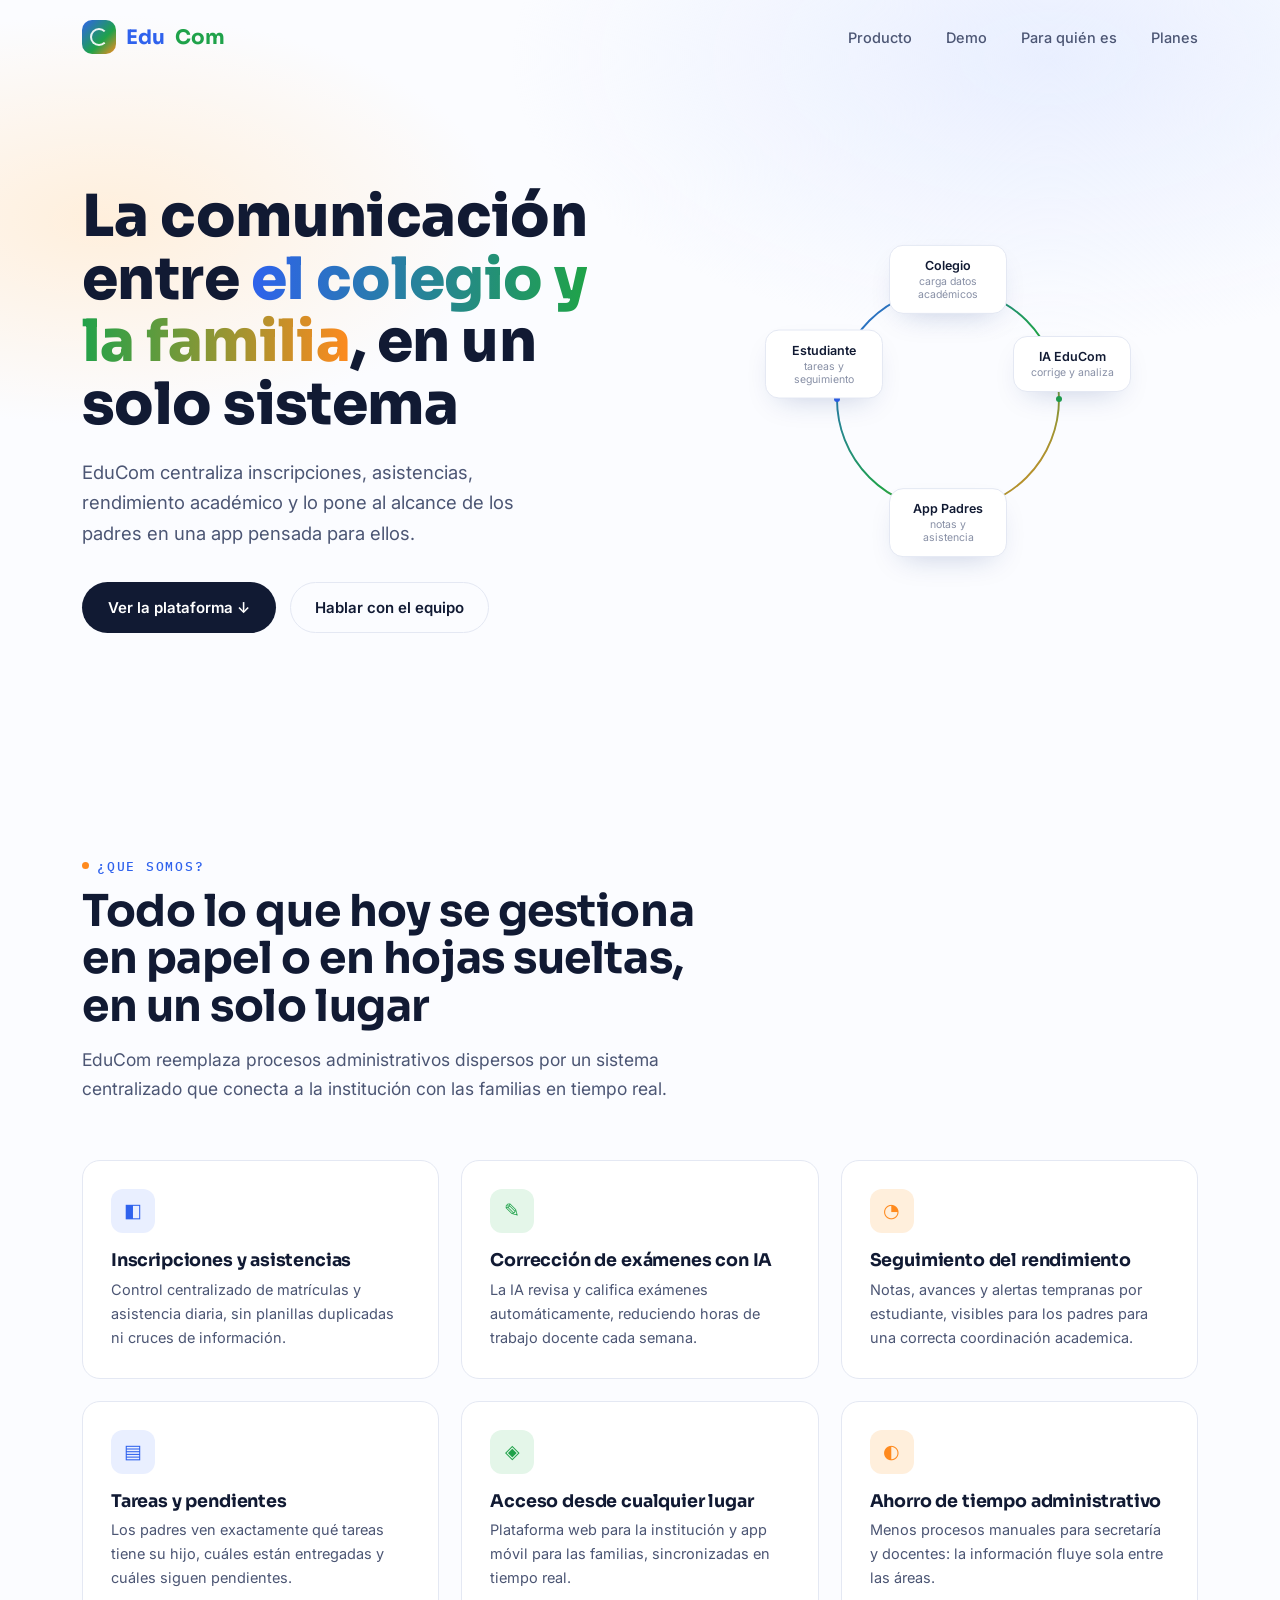
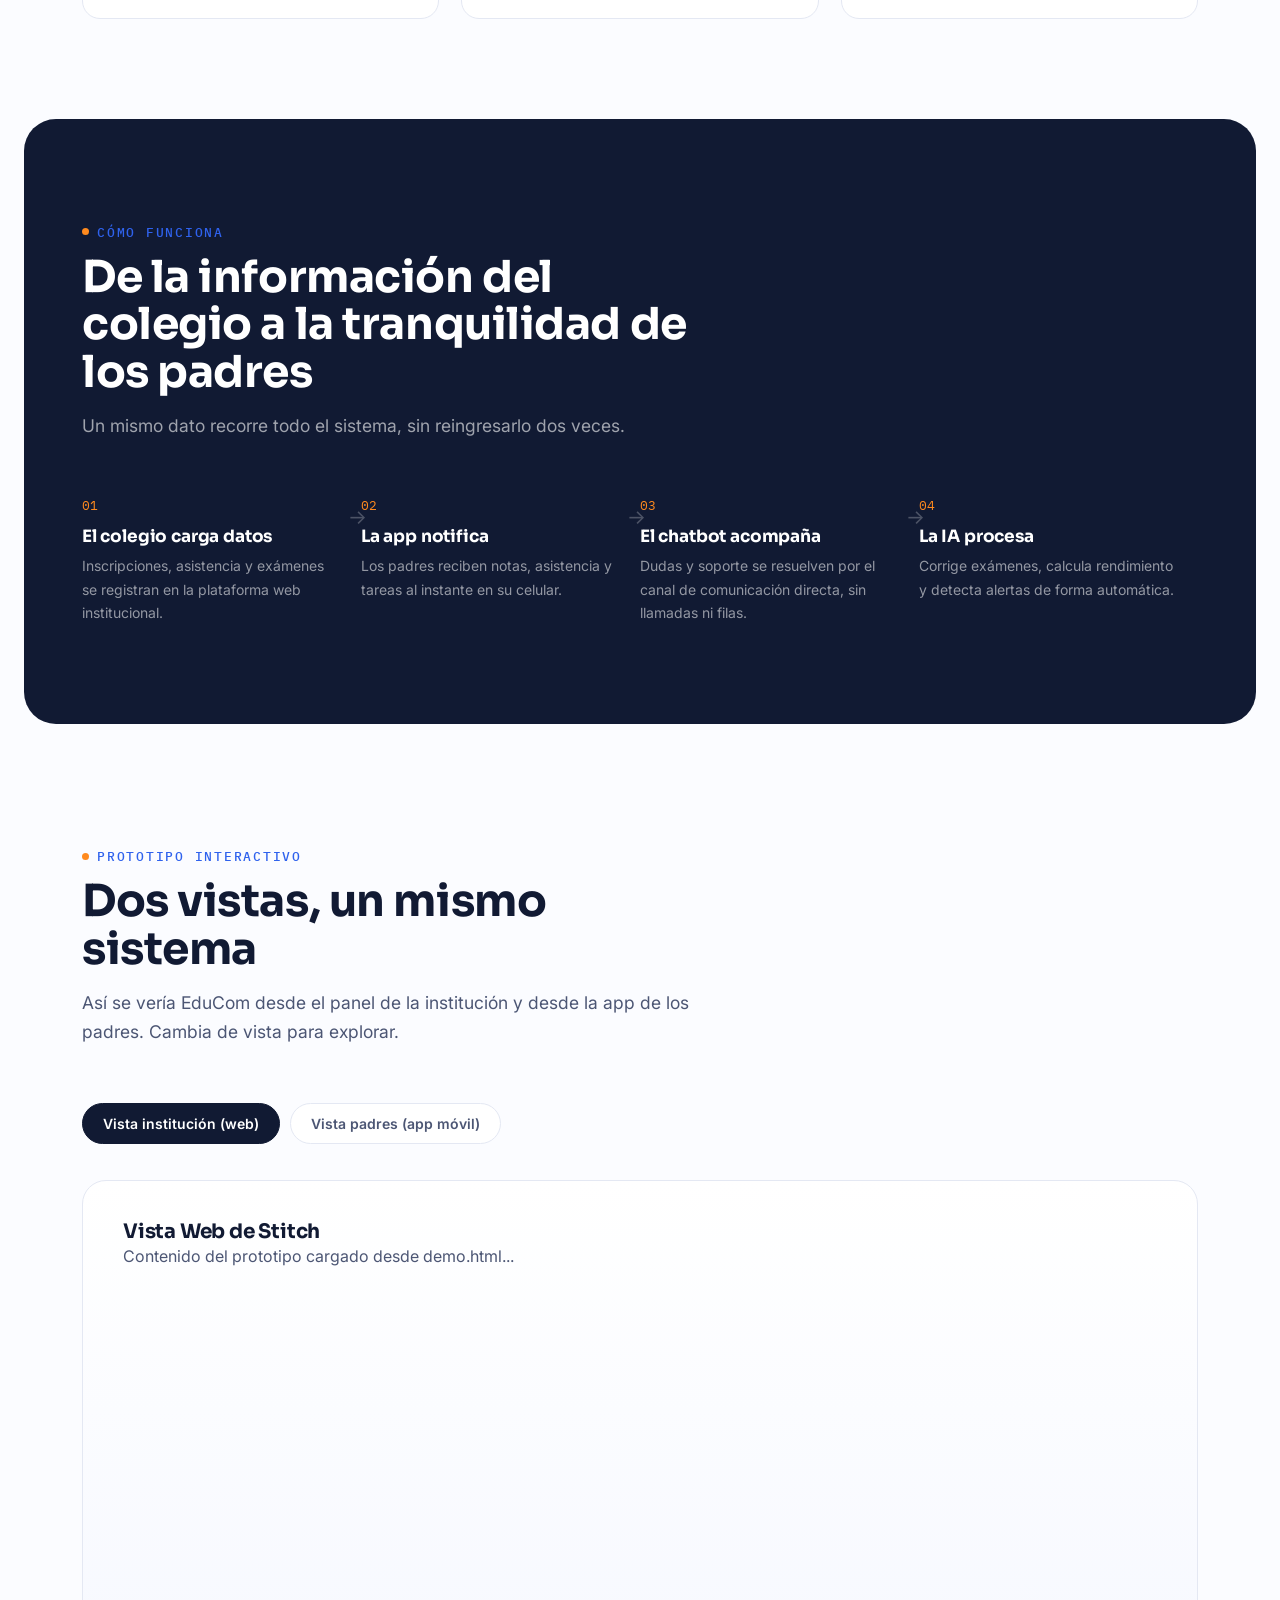
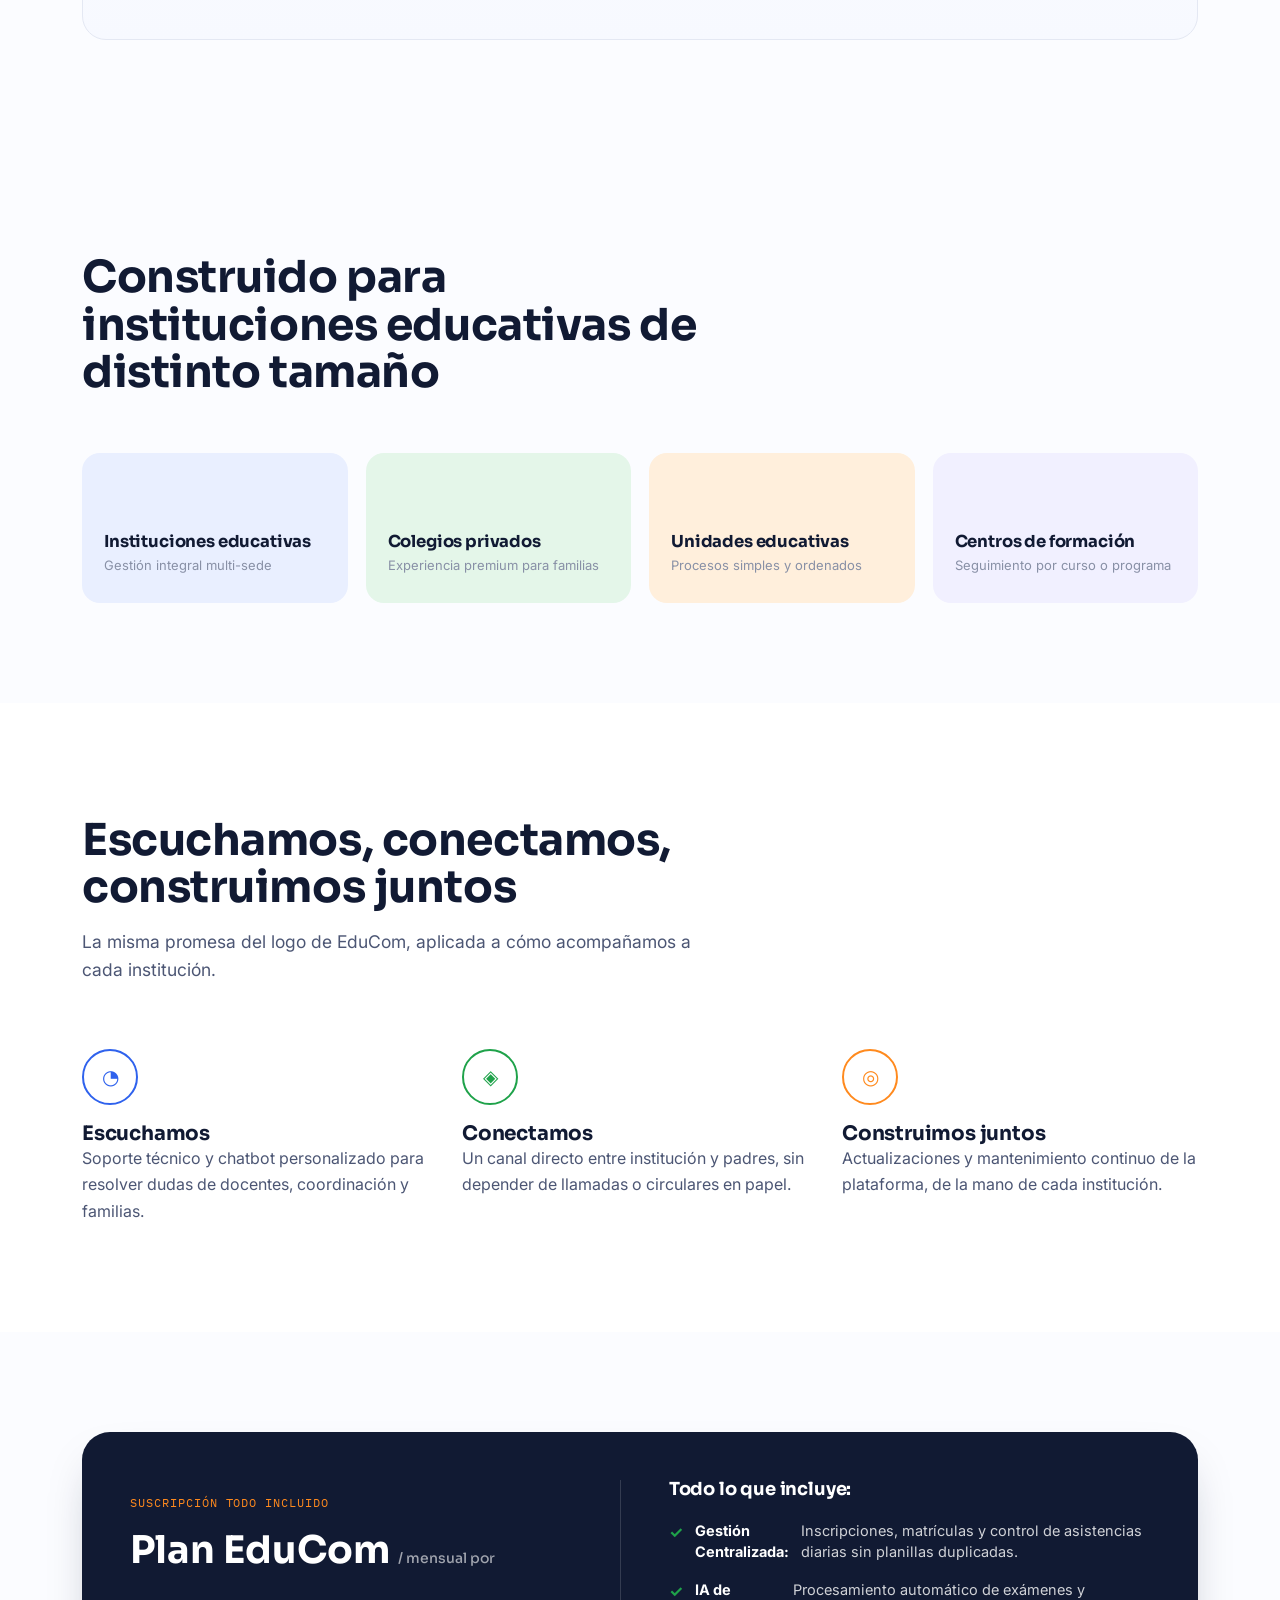
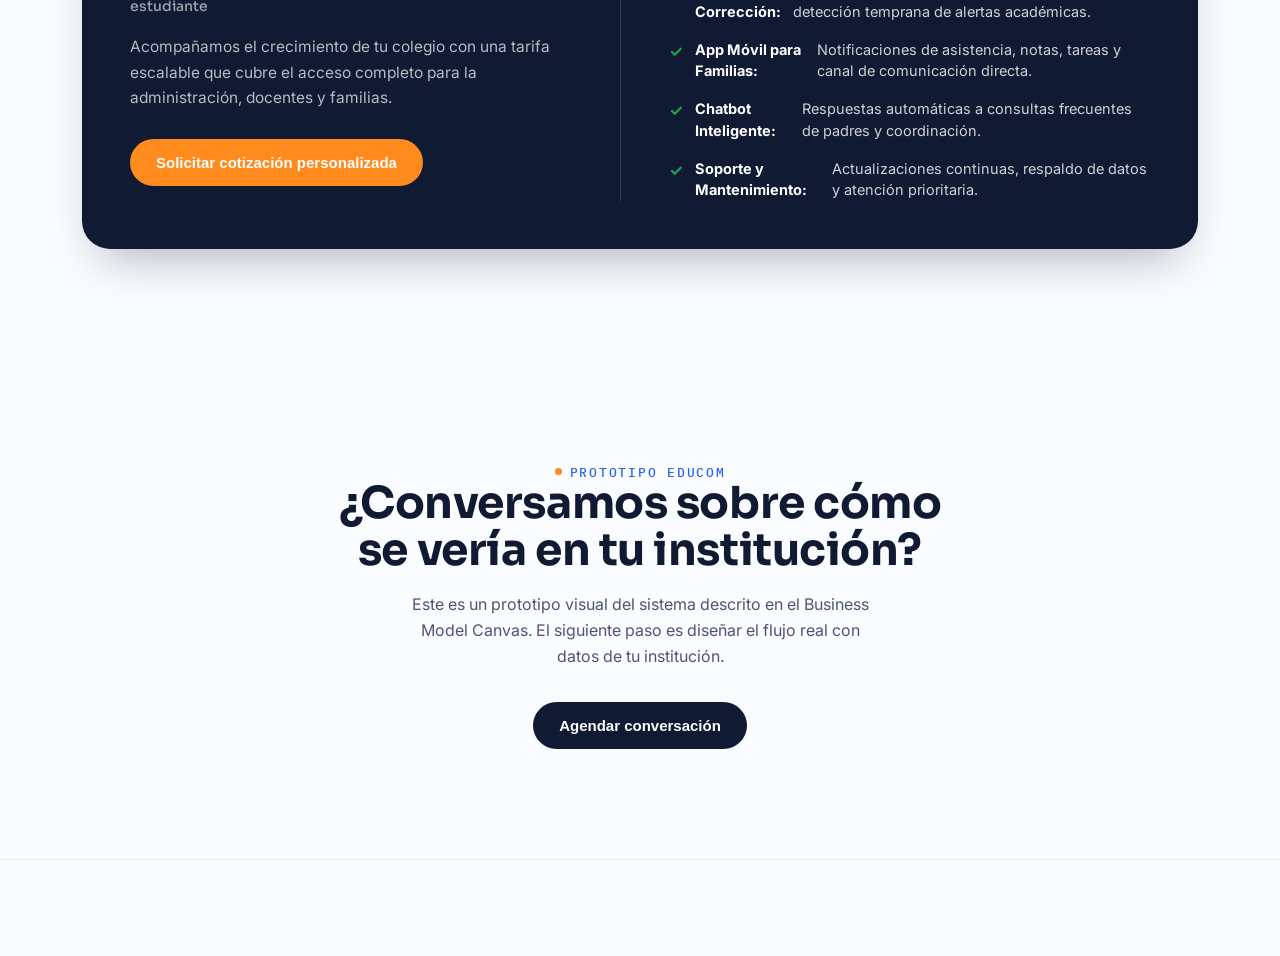
==== commit 63b88561: "3" ====
--- a/index.html
+++ b/index.html
@@ -140,93 +140,23 @@
       <h2>Dos vistas, un mismo sistema</h2>
       <p>Así se vería EduCom desde el panel de la institución y desde la app de los padres. Cambia de vista para explorar.</p>
     </div>
+
     <div class="demo-tabs reveal">
       <div class="demo-tab active" data-tab="web">Vista institución (web)</div>
       <div class="demo-tab" data-tab="app">Vista padres (app móvil)</div>
     </div>
-    <div class="demo-stage reveal">
-
-      <div class="demo-panel active" id="panel-web">
-        <div class="dash">
-          <div class="dash-top">
-            <span class="dash-dot"></span><span class="dash-dot"></span><span class="dash-dot"></span>
-          </div>
-          <div class="dash-body">
-            <div class="dash-nav">
-              <div class="item active">Panel general</div>
-              <div class="item">Estudiantes</div>
-              <div class="item">Asistencia</div>
-              <div class="item">Exámenes (IA)</div>
-              <div class="item">Comunicación</div>
-            </div>
-            <div class="dash-main">
-              <h4>Unidad Educativa San Rafael</h4>
-              <div class="sub">Panel del docente · 4to de secundaria "B"</div>
-              <div class="kpi-row">
-                <div class="kpi"><div class="v">96%</div><div class="l">Asistencia esta semana</div></div>
-                <div class="kpi"><div class="v">32</div><div class="l">Exámenes corregidos por IA</div></div>
-                <div class="kpi"><div class="v">3</div><div class="l">Alertas de rendimiento</div></div>
-              </div>
-              <div class="table-mock">
-                <div class="trow head"><span>Estudiante</span><span>Asistencia</span><span>Promedio</span><span>Examen IA</span></div>
-                <div class="trow"><span>Camila Rojas</span><span>100%</span><span>88</span><span><span class="badge ok">Corregido</span></span></div>
-                <div class="trow"><span>Diego Fernández</span><span>92%</span><span>74</span><span><span class="badge ai">Procesando</span></span></div>
-                <div class="trow"><span>Valeria Sosa</span><span>78%</span><span>61</span><span><span class="badge warn">Revisar</span></span></div>
-              </div>
-            </div>
-          </div>
-        </div>
-      </div>
-
-      <div class="demo-panel" id="panel-app">
-        <div class="phone-row">
-          <div class="phone">
-            <div class="phone-screen">
-              <div class="phone-head">
-                <div class="hi">Hola,</div>
-                <div class="name">Familia Rojas 👋</div>
-              </div>
-              <div class="phone-cards">
-                <div class="pcard">
-                  <div class="t">Asistencia de hoy — Camila</div>
-                  <div class="v">Presente ✓ · 08:02 am</div>
-                </div>
-                <div class="pcard">
-                  <div class="t">Última nota registrada</div>
-                  <div class="v">Matemáticas — 88/100</div>
-                </div>
-                <div class="pcard">
-                  <div class="t">Tarea pendiente</div>
-                  <div class="v">Ensayo de Historia — entrega viernes</div>
-                </div>
-                <div class="pcard">
-                  <div class="t">Chatbot EduCom</div>
-                  <div class="chatbubble">"Camila tiene 96% de asistencia este mes. ¿Quieres ver el detalle?"</div>
-                </div>
-              </div>
-            </div>
-          </div>
-          <div class="phone-caption">
-            <span class="eyebrow">App para padres</span>
-            <h3>Todo lo que pasa en el colegio, sin tener que preguntar</h3>
-            <p>Notas, asistencia y tareas se actualizan solas. El chatbot resuelve dudas frecuentes al instante.</p>
-            <ul>
-              <li>Notificaciones de asistencia en tiempo real</li>
-              <li>Notas y tareas por materia</li>
-              <li>Canal directo de comunicación con el colegio</li>
-            </ul>
-          </div>
-        </div>
-      </div>
-
-    </div>
+
+    <!-- Contenedor donde se cargará el contenido de demo.html -->
+    <div id="demo-container">
+      <p>Cargando demo...</p>
+    </div>
+
   </div>
 </section>
 
 <section class="audience" id="segmentos">
   <div class="wrap">
     <div class="section-head reveal">
-      <span class="eyebrow">Segmento de clientes</span>
       <h2>Construido para instituciones educativas de distinto tamaño</h2>
     </div>
     <div class="aud-grid">
